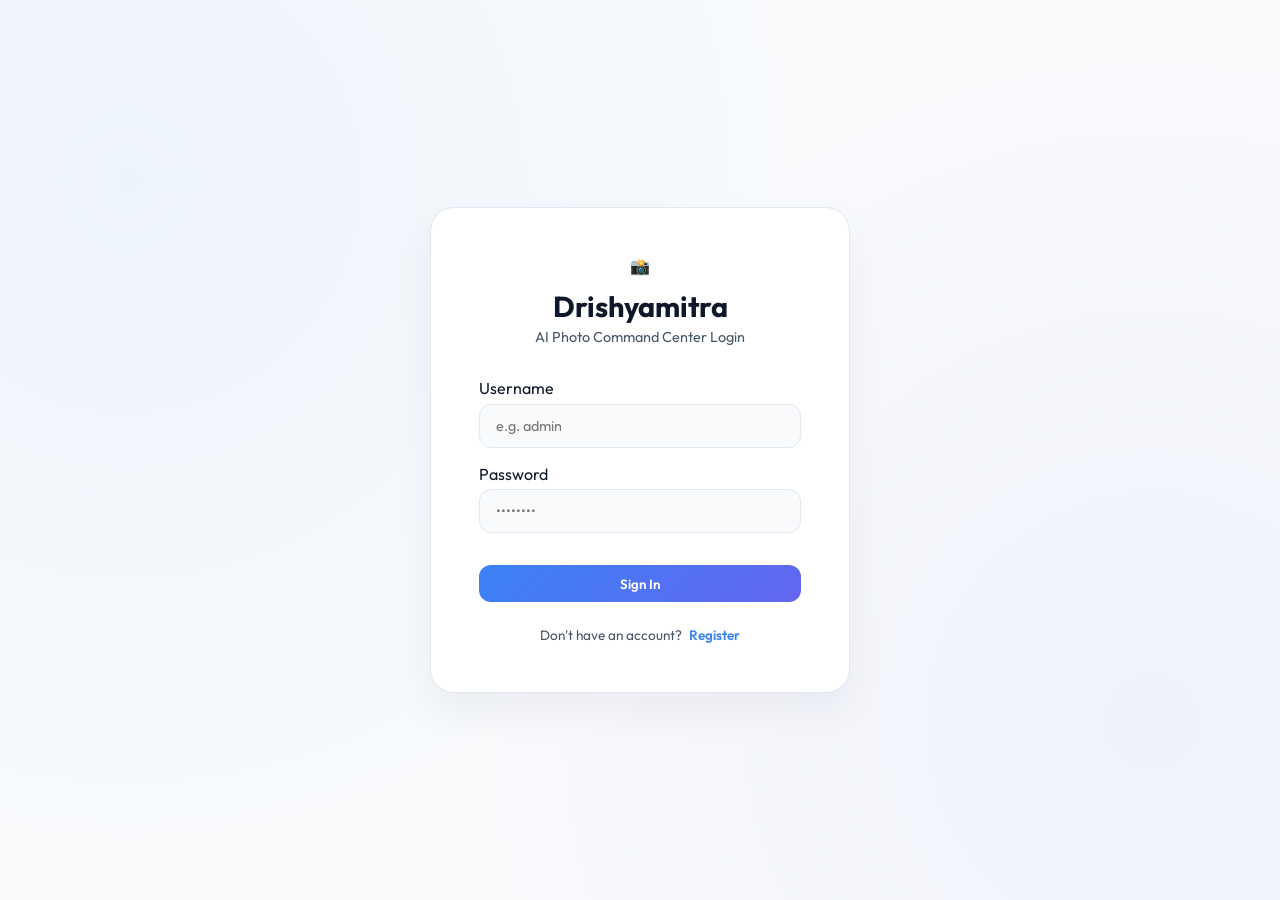
==== static/index.html @ 41330df1 "Initial commit" ====
<!DOCTYPE html>
<html lang="en">
<head>
  <meta charset="UTF-8">
  <meta name="viewport" content="width=device-width, initial-scale=1.0">
  <title>Drishyamitra - AI Photos Command Center</title>
  <link rel="stylesheet" href="styles.css">
</head>
<body>

  <!-- Auth Screen (Visible by default if not logged in) -->
  <div id="auth-screen" class="auth-wrapper">
    <div class="auth-card">
      <div class="auth-header">
        <div class="logo-icon">📸</div>
        <h2>Drishyamitra</h2>
        <p id="auth-title">AI Photo Command Center Login</p>
      </div>
      <form id="login-form">
        <div class="input-group">
          <label class="input-label" for="username">Username</label>
          <input type="text" id="username" class="form-input" placeholder="e.g. admin" required autocomplete="username">
        </div>
        <div class="input-group">
          <label class="input-label" for="password">Password</label>
          <input type="password" id="password" class="form-input" placeholder="••••••••" required autocomplete="current-password">
        </div>
        <button type="submit" id="auth-submit-btn" class="btn btn-primary" style="width: 100%; margin-top: 1rem;">Sign In</button>
        <div id="login-error" class="error-msg" style="display: none; margin-top: 1rem; text-align: center;"></div>
        <div id="login-success" style="display: none; margin-top: 1rem; text-align: center; color: #10b981; font-size: 0.85rem; font-weight: 500;"></div>
        
        <div style="margin-top: 1.5rem; text-align: center; font-size: 0.85rem; color: var(--text-secondary);">
          <span id="auth-toggle-msg">Don't have an account?</span>
          <a href="#" id="auth-toggle-link" style="color: var(--accent-blue, #3b82f6); font-weight: 600; text-decoration: none; margin-left: 0.25rem;">Register</a>
        </div>
      </form>
    </div>
  </div>

  <!-- Main Dashboard Wrapper -->
  <div id="app-dashboard" class="dashboard-wrapper" style="display: none;">
    
    <!-- Sidebar -->
    <aside class="sidebar">
      <div class="sidebar-header">
        <div class="logo-container">
          <div class="logo-icon-rounded">📸</div>
          <h3>Drishyamitra</h3>
        </div>
      </div>

      <!-- Navigation Menu -->
      <nav class="nav-menu">
        <div class="nav-item active" data-view="home">
          <span class="nav-icon">🏠</span> Home
        </div>
        <div class="nav-item" data-view="photos">
          <span class="nav-icon">🖼️</span> Photos
        </div>
        <div class="nav-item" data-view="people">
          <span class="nav-icon">👥</span> People
        </div>
        <div class="nav-item" data-view="chat">
          <span class="nav-icon">🤖</span> AI Chat
        </div>
        <div class="nav-item" data-view="share">
          <span class="nav-icon">↗️</span> Share
        </div>
      </nav>

      <!-- Storage Widget -->
      <div class="storage-widget">
        <div class="storage-title">STORAGE & ANALYTICS</div>
        <div class="storage-bar">
          <div class="storage-bar-fill" style="width: 42%;"></div>
        </div>
        <div class="storage-text">4.2 GB used / 10 GB</div>
        <div class="storage-subtext" id="storage-details-btn">5.8 GB free - Click for insights</div>
      </div>

      <button id="logout-btn" class="btn btn-secondary logout-btn">Sign Out</button>
    </aside>

    <!-- Main Content Area -->
    <div class="main-container">
      
      <!-- Top Header Bar -->
      <header class="top-bar">
        <div class="search-wrapper">
          <span class="search-icon-glass">🔍</span>
          <input type="text" id="top-search" placeholder="Search your photos with AI... 'Priya at wedding, 2024'">
          <span class="search-mic-icon">🎙️</span>
        </div>
        <div class="profile-container">
          <div class="profile-avatar">A</div>
        </div>
      </header>

      <!-- View Sections -->
      <main class="main-content">
        
        <!-- View 1: Home Dashboard -->
        <section id="view-home" class="view-section">
          


          <!-- Metrics Panel -->
          <div class="metrics-grid">
            <div class="metric-card">
              <div class="metric-icon-box blue-glow">🖼️</div>
              <div class="metric-info">
                <h4 id="metric-total-photos">7</h4>
                <p>Total Photos</p>
              </div>
            </div>
            <div class="metric-card">
              <div class="metric-icon-box green-glow">👤</div>
              <div class="metric-info">
                <h4 id="metric-total-people">7</h4>
                <p>People Tagged</p>
              </div>
            </div>
            <div class="metric-card">
              <div class="metric-icon-box yellow-glow">↗️</div>
              <div class="metric-info">
                <h4 id="metric-shared-deliveries">0</h4>
                <p>Shared Deliveries</p>
              </div>
            </div>
            <div class="metric-card">
              <div class="metric-icon-box red-glow">❓</div>
              <div class="metric-info">
                <h4 id="metric-untagged-faces">0</h4>
                <p>Untagged Faces</p>
              </div>
            </div>
            <!-- Keep hidden fields for existing JS metrics bindings to prevent crashes -->
            <span id="metric-emails" style="display: none;">0</span>
            <span id="metric-whatsapp" style="display: none;">0</span>
          </div>

          <!-- Smart Albums -->
          <div class="section-header-row">
            <h3 class="section-title">📂 Smart Albums</h3>
          </div>
          <div class="albums-grid">
            <div class="album-tag" data-search="birthday">🎂 Birthdays <span class="tag-count">0</span></div>
            <div class="album-tag" data-search="event">🎟️ Events <span class="tag-count">0</span></div>
            <div class="album-tag" data-search="trip">✈️ Family Trips <span class="tag-count">0</span></div>
            <div class="album-tag" data-search="diwali">💥 Festivals <span class="tag-count">0</span></div>
            <div class="album-tag" data-search="wedding">💍 Weddings <span class="tag-count">0</span></div>
          </div>

          <!-- Quick Actions -->
          <div class="section-header-row">
            <h3 class="section-title">⚡ Quick Actions</h3>
          </div>
          <div class="quick-actions-grid">
            <div class="action-card action-upload" id="qa-upload">
              <div class="action-icon">📤</div>
              <div class="action-label">Upload Photos</div>
            </div>
            <div class="action-card action-search" id="qa-search">
              <div class="action-icon">🔍</div>
              <div class="action-label">Search by Face</div>
            </div>
            <div class="action-card action-ask" id="qa-ask">
              <div class="action-icon">💬</div>
              <div class="action-label">Ask AI</div>
            </div>
            <div class="action-card action-analytics" id="qa-analytics">
              <div class="action-icon">📊</div>
              <div class="action-label">Analytics</div>
            </div>
          </div>

        </section>

        <!-- View 2: Photos Gallery -->
        <section id="view-photos" class="view-section" style="display: none;">
          
          <!-- Uploader Panel -->
          <div class="panel">
            <div class="panel-title">📤 Upload Photos to Cloudinary</div>
            <div class="upload-zone" id="upload-zone">
              <svg class="upload-icon" viewBox="0 0 24 24" fill="none" stroke="currentColor" stroke-width="1.5">
                <path d="M21 15v4a2 2 0 0 1-2 2H5a2 2 0 0 1-2-2v-4M17 8l-5-5-5 5M12 3v12"/>
              </svg>
              <p>Drag and drop multiple photos here, or click to browse</p>
              <span style="font-size: 0.75rem; color: var(--text-muted);">Supports JPG, PNG</span>
              <input type="file" id="file-input" multiple style="display: none;" accept="image/*">
            </div>
            <div id="upload-progress-container" class="upload-progress-container" style="display: none;">
              <div class="progress-bar">
                <div id="upload-progress-fill" class="progress-fill" style="width: 0%;"></div>
              </div>
              <div id="upload-status-text" style="font-size: 0.8rem; margin-top: 0.25rem; text-align: center;">Uploading...</div>
            </div>
          </div>

          <!-- Gallery Panel -->
          <div class="panel" style="flex: 1; display: flex; flex-direction: column;">
            <div class="gallery-header">
              <div class="panel-title" style="border: none; padding: 0;">🖼️ Photos Gallery</div>
              
              <!-- Filter bar -->
              <div class="filter-bar" style="display: flex; align-items: center; gap: 0.5rem;">
                <input type="text" id="filter-person" placeholder="Filter by Name (e.g. Priya)" class="filter-input">
                <input type="date" id="filter-date" class="filter-input">
                <button type="button" id="face-search-btn" class="btn btn-secondary btn-small">🔍 Search by Face</button>
                <input type="file" id="face-search-file" style="display: none;" accept="image/*">
                <button id="clear-filters-btn" class="btn btn-secondary btn-small">Clear</button>
              </div>
            </div>
            
            <div class="gallery-wrapper">
              <div id="face-match-status" class="face-match-status-bar" style="display: none;">
                <span class="status-icon">👤</span>
                <span class="status-text">Face Search Active: Showing matching photos</span>
                <button id="clear-face-search-btn" class="btn btn-secondary btn-small" style="margin-left: auto; padding: 0.2rem 0.5rem; font-size: 0.75rem;">Reset Search</button>
              </div>
              <div class="gallery-grid" id="gallery-grid"></div>
            </div>
          </div>

        </section>

        <!-- View 3: Contacts & Clusters -->
        <section id="view-people" class="view-section" style="display: none;">
          <div class="panel">
            <div class="panel-title">👥 Contact Directory</div>
            <form id="contact-form" class="sidebar-form">
              <div style="display: grid; grid-template-columns: repeat(auto-fit, minmax(180px, 1fr)); gap: 0.75rem;">
                <input type="text" id="contact-name" class="form-input" placeholder="Name (e.g. Rahul)" required>
                <input type="email" id="contact-email" class="form-input" placeholder="Email Address" required>
                <input type="text" id="contact-whatsapp" class="form-input" placeholder="WhatsApp Number" required>
              </div>
              <button type="submit" class="btn btn-primary" style="margin-top: 0.75rem; align-self: flex-start;">Add/Update Contact</button>
            </form>
          </div>

          <div class="panel" style="flex: 1;">
            <div class="panel-title" style="display: flex; justify-content: space-between; align-items: center; flex-wrap: wrap; gap: 0.5rem;">
              <span>👥 Recognized Face Groups</span>
              <div style="display: flex; gap: 0.35rem; flex-wrap: wrap;">
                <button id="btn-run-clustering" class="btn btn-secondary btn-small">Run Clustering</button>
                <button id="btn-show-evaluation" class="btn btn-secondary btn-small">Accuracy Metrics</button>
                <button id="btn-manage-clusters" class="btn btn-secondary btn-small">Merge/Split</button>
                <button id="btn-organize-photos" class="btn btn-primary btn-small">Organize Folders</button>
              </div>
            </div>
            <div class="clusters-grid" id="clusters-list"></div>
          </div>

          <div class="panel" style="flex: 1;">
            <div class="panel-title">📇 Saved Contacts</div>
            <div class="contacts-grid" id="contacts-list"></div>
          </div>
        </section>


        <!-- View 4: Chatbot -->
        <section id="view-chat" class="view-section" style="display: none; height: 100%; min-height: 480px;">
          <div class="panel chat-panel" style="flex: 1; display: flex; flex-direction: column;">
            <div class="panel-title">🤖 AI Assistant Terminal</div>
            <div class="chat-thread" id="chat-thread" style="flex: 1; max-height: none;">
              <div class="chat-msg agent">
                Hello! I am your photo assistant. Tell me what to retrieve or send (e.g., "Show Rahul's photos" or "Send Priya's photos").
              </div>
            </div>
            
            <!-- System Logs -->
            <div class="agent-logs-container" id="agent-logs-container" style="display: none;">
              <div class="logs-title">System Execution Logs</div>
              <div class="logs-terminal" id="logs-terminal"></div>
            </div>

            <div class="chat-input-wrapper">
              <input type="text" id="chat-input" placeholder="Type a command..." autocomplete="off">
              <button id="chat-send-btn" class="chat-send-btn">
                <svg viewBox="0 0 24 24" fill="none" stroke="currentColor" stroke-width="2.5"><polyline points="9 18 15 12 9 6"></polyline></svg>
              </button>
            </div>
          </div>
        </section>

        <!-- View 5: History -->
        <section id="view-share" class="view-section" style="display: none;">
          <div class="panel">
            <div class="panel-title">📜 Dispatch Delivery Logs</div>
            <div class="table-container">
              <table class="history-table">
                <thead>
                  <tr>
                    <th>Timestamp</th>
                    <th>Method</th>
                    <th>Recipient</th>
                    <th>Photos Sent</th>
                    <th>Status</th>
                    <th>Delivery Details</th>
                  </tr>
                </thead>
                <tbody id="delivery-history-rows"></tbody>
              </table>
            </div>
          </div>
        </section>

      </main>
    </div>
  </div>

  <!-- Face Label Modal -->
  <div id="label-modal" class="modal-wrapper" style="display: none;">
    <div class="modal-card">
      <h3>Label Face</h3>
      <p style="font-size: 0.85rem; color: var(--text-muted); margin-bottom: 1rem;">Map this face to a recognized person cluster.</p>
      <input type="hidden" id="modal-face-id">
      <input type="text" id="modal-label-input" class="form-input" placeholder="Enter name (e.g. Rahul)" required>
      <div style="display: flex; gap: 0.75rem; justify-content: flex-end; margin-top: 1.5rem;">
        <button id="close-modal-btn" class="btn btn-secondary btn-small">Cancel</button>
        <button id="submit-label-btn" class="btn btn-primary btn-small">Save & Propagate</button>
      </div>
    </div>
  </div>

  <!-- Analytics Insights Modal -->
  <div id="analytics-modal" class="modal-wrapper" style="display: none;">
    <div class="modal-card" style="max-width: 480px;">
      <h3>📊 Storage & Analytics Insights</h3>
      <div style="margin-top: 1rem; font-size: 0.9rem; line-height: 1.5; color: var(--text-secondary);">
        <p><strong>Cloud Storage Plan:</strong> Free Tier (10 GB limits)</p>
        <p><strong>Storage Space Used:</strong> 4.2 GB (42%)</p>
        <p><strong>Available Free Space:</strong> 5.8 GB</p>
        <hr style="border: 0; border-top: 1px solid var(--border-color); margin: 0.75rem 0;">
        <p>💡 <strong>Optimization Tip:</strong> Cloudinary hosts all media files securely in the cloud. Bounding box facial coordinates are indexed as SQLite metadata, utilizing less than 1% of database capacity.</p>
      </div>
      <div style="display: flex; justify-content: flex-end; margin-top: 1.5rem;">
        <button id="close-analytics-btn" class="btn btn-primary btn-small">Got it</button>
      </div>
    </div>
  </div>

  <!-- Merge/Split Modal -->
  <div id="merge-split-modal" class="modal-wrapper" style="display: none;">
    <div class="modal-card">
      <h3>👥 Manage Face Clusters</h3>
      <p style="font-size: 0.85rem; color: var(--text-muted); margin-bottom: 1rem;">Manually merge clusters together, or split faces out.</p>
      
      <!-- Tab selectors -->
      <div style="display: flex; gap: 0.5rem; border-bottom: 1px solid var(--border-color); padding-bottom: 0.5rem; margin-bottom: 1rem;">
        <button id="tab-merge-btn" class="btn btn-secondary btn-small active" style="flex: 1;">Merge Clusters</button>
        <button id="tab-split-btn" class="btn btn-secondary btn-small" style="flex: 1;">Split Faces</button>
      </div>
      
      <!-- Merge Section -->
      <div id="section-merge-cluster">
        <div class="input-group">
          <label class="input-label" for="merge-src">Source Cluster (to merge from)</label>
          <select id="merge-src" class="form-input"></select>
        </div>
        <div class="input-group" style="margin-top: 0.75rem;">
          <label class="input-label" for="merge-dest">Destination Cluster (to merge into)</label>
          <select id="merge-dest" class="form-input"></select>
        </div>
        <button id="submit-merge-btn" class="btn btn-primary btn-small" style="width: 100%; margin-top: 1rem;">Merge Clusters</button>
      </div>
      
      <!-- Split Section -->
      <div id="section-split-cluster" style="display: none;">
        <p style="font-size: 0.8rem; color: var(--text-secondary); margin-bottom: 0.75rem;">Select faces from the database to split into a new cluster name.</p>
        <div class="input-group">
          <label class="input-label" for="split-faces-checkboxes">Faces to split</label>
          <div id="split-faces-checkboxes" style="max-height: 120px; overflow-y: auto; border: 1px solid var(--border-color); border-radius: 6px; padding: 0.5rem; background: var(--bg-card); display: flex; flex-direction: column; gap: 0.35rem;"></div>
        </div>
        <div class="input-group" style="margin-top: 0.75rem;">
          <label class="input-label" for="split-new-name">New Cluster Name</label>
          <input type="text" id="split-new-name" class="form-input" placeholder="e.g. Person_5">
        </div>
        <button id="submit-split-btn" class="btn btn-primary btn-small" style="width: 100%; margin-top: 1rem;">Split Faces</button>
      </div>
      
      <div style="display: flex; justify-content: flex-end; margin-top: 1.5rem; border-top: 1px solid var(--border-color); padding-top: 1rem;">
        <button id="close-merge-split-btn" class="btn btn-secondary btn-small">Cancel</button>
      </div>
    </div>
  </div>

  <!-- Evaluation Modal -->
  <div id="evaluation-modal" class="modal-wrapper" style="display: none;">
    <div class="modal-card" style="max-width: 480px;">
      <h3>📊 Clustering Accuracy & Evaluation</h3>
      <div id="evaluation-content" style="margin-top: 1rem; font-size: 0.9rem; line-height: 1.5; color: var(--text-secondary);">
        <p>Loading clustering accuracy metrics...</p>
      </div>
      <div style="display: flex; justify-content: flex-end; margin-top: 1.5rem; border-top: 1px solid var(--border-color); padding-top: 1rem;">
        <button id="close-evaluation-btn" class="btn btn-primary btn-small">Close</button>
      </div>
    </div>
  </div>

  <script src="app.js"></script>
</body>
</html>
---- static/styles.css ----
@import url('https://fonts.googleapis.com/css2?family=Outfit:wght@300;400;500;600;700&display=swap');

:root {
  --bg-primary: #f8fafc;
  --bg-secondary: #ffffff;
  --bg-card: #ffffff;
  --border-color: #e2e8f0;
  --text-primary: #0f172a;
  --text-secondary: #475569;
  --text-muted: #94a3b8;
  
  --accent-blue: #3b82f6;
  --accent-purple: #6366f1;
  --accent-light: #eff6ff;
  --accent-text: #1e3a8a;
  
  --color-success: #10b981;
  --color-error: #ef4444;
  --color-warning: #f59e0b;
  
  --font-sans: 'Outfit', -apple-system, sans-serif;
  --transition-fast: 0.15s ease;
  --transition-normal: 0.25s ease;
}

* {
  box-sizing: border-box;
  margin: 0;
  padding: 0;
}

body {
  background-color: var(--bg-primary);
  color: var(--text-primary);
  font-family: var(--font-sans);
  min-height: 100vh;
  display: flex;
  overflow: hidden;
}

/* Auth Login Screen */
.auth-wrapper {
  display: flex;
  align-items: center;
  justify-content: center;
  width: 100%;
  padding: 2rem;
  background: radial-gradient(circle at 10% 20%, rgba(59, 130, 246, 0.05) 0%, transparent 50%),
              radial-gradient(circle at 90% 80%, rgba(99, 102, 241, 0.05) 0%, transparent 50%);
}

.auth-card {
  background: var(--bg-secondary);
  border: 1px solid var(--border-color);
  border-radius: 24px;
  width: 100%;
  max-width: 420px;
  padding: 3rem;
  box-shadow: 0 20px 40px rgba(15, 23, 42, 0.05);
}

.auth-header {
  text-align: center;
  margin-bottom: 2rem;
}

.auth-header h2 {
  font-size: 1.8rem;
  font-weight: 700;
  margin-top: 0.75rem;
  color: var(--text-primary);
}

.auth-header p {
  color: var(--text-secondary);
  font-size: 0.9rem;
  margin-top: 0.25rem;
}

/* Dashboard Wrapper Layout */
.dashboard-wrapper {
  display: grid;
  grid-template-columns: 260px 1fr;
  width: 100%;
  height: 100vh;
}

@media (max-width: 1024px) {
  .dashboard-wrapper {
    grid-template-columns: 1fr;
  }
  .sidebar {
    display: none; /* Can add toggling later if needed */
  }
}

/* Sidebar Styling */
.sidebar {
  background: var(--bg-secondary);
  border-right: 1px solid var(--border-color);
  padding: 1.5rem;
  display: flex;
  flex-direction: column;
  gap: 1.5rem;
}

.sidebar-header {
  padding-bottom: 0.75rem;
}

.logo-container {
  display: flex;
  align-items: center;
  gap: 0.75rem;
}

.logo-icon-rounded {
  width: 2.2rem;
  height: 2.2rem;
  border-radius: 10px;
  background: var(--accent-light);
  display: flex;
  align-items: center;
  justify-content: center;
  font-size: 1.1rem;
}

.logo-container h3 {
  font-size: 1.15rem;
  font-weight: 700;
  color: var(--text-primary);
  letter-spacing: -0.02em;
}

/* Nav Menu */
.nav-menu {
  display: flex;
  flex-direction: column;
  gap: 0.35rem;
}

.nav-item {
  display: flex;
  align-items: center;
  gap: 0.75rem;
  padding: 0.75rem 1rem;
  border-radius: 12px;
  font-size: 0.95rem;
  font-weight: 500;
  color: var(--text-secondary);
  cursor: pointer;
  transition: all var(--transition-fast);
}

.nav-item:hover {
  background: #f1f5f9;
  color: var(--text-primary);
}

.nav-item.active {
  background: var(--accent-light);
  color: var(--accent-text);
  font-weight: 600;
}

.nav-icon {
  font-size: 1.1rem;
}

/* Storage Widget */
.storage-widget {
  margin-top: auto;
  background: #f8fafc;
  border: 1px solid var(--border-color);
  border-radius: 16px;
  padding: 1rem;
  display: flex;
  flex-direction: column;
  gap: 0.5rem;
}

.storage-title {
  font-size: 0.72rem;
  font-weight: 700;
  letter-spacing: 0.05em;
  color: var(--text-muted);
}

.storage-bar {
  background: #e2e8f0;
  height: 6px;
  border-radius: 3px;
  width: 100%;
  overflow: hidden;
}

.storage-bar-fill {
  background: var(--accent-blue);
  height: 100%;
}

.storage-text {
  font-size: 0.8rem;
  font-weight: 500;
  color: var(--text-secondary);
}

.storage-subtext {
  font-size: 0.75rem;
  color: var(--accent-blue);
  cursor: pointer;
}

.storage-subtext:hover {
  text-decoration: underline;
}

/* Logout */
.logout-btn {
  width: 100%;
  padding: 0.6rem;
  font-size: 0.85rem;
}

/* Main Container */
.main-container {
  display: flex;
  flex-direction: column;
  height: 100vh;
  overflow: hidden;
}

/* Top Header Bar */
.top-bar {
  background: var(--bg-secondary);
  border-bottom: 1px solid var(--border-color);
  height: 60px;
  padding: 0 2rem;
  display: flex;
  align-items: center;
  justify-content: space-between;
}

.search-wrapper {
  position: relative;
  width: 100%;
  max-width: 480px;
  display: flex;
  align-items: center;
}

.search-icon-glass {
  position: absolute;
  left: 1rem;
  color: var(--text-muted);
  font-size: 0.95rem;
  pointer-events: none;
}

.search-mic-icon {
  position: absolute;
  right: 1rem;
  color: var(--text-muted);
  font-size: 0.95rem;
  cursor: pointer;
}

#top-search {
  width: 100%;
  background: #f1f5f9;
  border: 1px solid transparent;
  border-radius: 20px;
  padding: 0.55rem 2.5rem;
  font-family: var(--font-sans);
  font-size: 0.88rem;
  outline: none;
  transition: all var(--transition-fast);
}

#top-search:focus {
  background: var(--bg-secondary);
  border-color: var(--border-color);
  box-shadow: 0 4px 12px rgba(15, 23, 42, 0.03);
}

.profile-container {
  display: flex;
  align-items: center;
}

.profile-avatar {
  width: 2rem;
  height: 2rem;
  border-radius: 50%;
  background: var(--accent-purple);
  color: white;
  display: flex;
  align-items: center;
  justify-content: center;
  font-weight: 600;
  font-size: 0.9rem;
}

/* Main Scrollable Views */
.main-content {
  flex: 1;
  padding: 2rem;
  overflow-y: auto;
  display: flex;
  flex-direction: column;
  gap: 1.5rem;
  background: var(--bg-primary);
}

.view-section {
  display: flex;
  flex-direction: column;
  gap: 1.5rem;
  width: 100%;
}

.section-header-row {
  display: flex;
  justify-content: space-between;
  align-items: center;
}

.section-title {
  font-size: 1.1rem;
  font-weight: 700;
  color: var(--text-primary);
  letter-spacing: -0.01em;
}

.see-all-link {
  font-size: 0.85rem;
  color: var(--accent-blue);
  cursor: pointer;
  font-weight: 600;
}

.see-all-link:hover {
  text-decoration: underline;
}

/* Memories Cards Grid */
.memories-grid {
  display: grid;
  grid-template-columns: repeat(4, 1fr);
  gap: 1.25rem;
}

@media (max-width: 768px) {
  .memories-grid {
    grid-template-columns: 1fr 1fr;
  }
}

.memory-card {
  border-radius: 20px;
  padding: 1.5rem;
  display: flex;
  flex-direction: column;
  gap: 0.5rem;
  transition: transform var(--transition-fast), box-shadow var(--transition-fast);
  cursor: pointer;
  position: relative;
  box-shadow: 0 4px 15px rgba(15, 23, 42, 0.02);
}

.memory-card:hover {
  transform: translateY(-3px);
  box-shadow: 0 8px 25px rgba(15, 23, 42, 0.05);
}

.memory-emoji {
  font-size: 1.8rem;
  margin-bottom: 0.5rem;
}

.memory-time {
  font-size: 0.72rem;
  font-weight: 700;
  letter-spacing: 0.05em;
  color: var(--text-secondary);
}

.memory-name {
  font-size: 1.1rem;
  font-weight: 700;
  color: var(--text-primary);
}

.memory-count {
  font-size: 0.85rem;
  color: var(--text-secondary);
  font-weight: 500;
}

/* Card custom colors based on photo */
.card-diwali {
  background: linear-gradient(135deg, #FDF0E6 0%, #EAD1C3 100%);
}
.card-manali {
  background: linear-gradient(135deg, #E6F4F8 0%, #BCE1EC 100%);
}
.card-birthday {
  background: linear-gradient(135deg, #EFF4E6 0%, #D8E2C3 100%);
}
.card-wedding {
  background: linear-gradient(135deg, #FCECEE 0%, #ECC8CE 100%);
}

/* Metrics panel */
.metrics-grid {
  display: grid;
  grid-template-columns: repeat(4, 1fr);
  gap: 1.25rem;
}

@media (max-width: 768px) {
  .metrics-grid {
    grid-template-columns: 1fr 1fr;
  }
}

.metric-card {
  background: var(--bg-card);
  border: 1px solid var(--border-color);
  border-radius: 16px;
  padding: 1.25rem;
  display: flex;
  align-items: center;
  gap: 1.25rem;
}

.metric-icon-box {
  width: 2.8rem;
  height: 2.8rem;
  border-radius: 12px;
  display: flex;
  align-items: center;
  justify-content: center;
  font-size: 1.3rem;
}

.blue-glow { background: #eff6ff; color: #3b82f6; }
.green-glow { background: #ecfdf5; color: #10b981; }
.yellow-glow { background: #fffbeb; color: #f59e0b; }
.red-glow { background: #fdf2f2; color: #ef4444; }

.metric-info h4 {
  font-size: 1.5rem;
  font-weight: 700;
  color: var(--text-primary);
  line-height: 1.2;
}

.metric-info p {
  font-size: 0.85rem;
  color: var(--text-secondary);
}

/* Smart Albums tags */
.albums-grid {
  display: flex;
  flex-wrap: wrap;
  gap: 0.75rem;
}

.album-tag {
  background: var(--bg-card);
  border: 1px solid var(--border-color);
  border-radius: 20px;
  padding: 0.5rem 1rem;
  font-size: 0.88rem;
  font-weight: 500;
  color: var(--text-secondary);
  cursor: pointer;
  display: flex;
  align-items: center;
  gap: 0.5rem;
  transition: all var(--transition-fast);
}

.album-tag:hover {
  background: #f1f5f9;
  border-color: #cbd5e1;
}

.tag-count {
  background: #e2e8f0;
  color: var(--text-primary);
  font-size: 0.75rem;
  font-weight: 600;
  padding: 2px 6px;
  border-radius: 10px;
}

/* Quick Actions buttons */
.quick-actions-grid {
  display: grid;
  grid-template-columns: repeat(4, 1fr);
  gap: 1.25rem;
}

@media (max-width: 768px) {
  .quick-actions-grid {
    grid-template-columns: 1fr 1fr;
  }
}

.action-card {
  background: var(--bg-card);
  border: 1px solid var(--border-color);
  border-radius: 16px;
  padding: 1.25rem;
  text-align: center;
  cursor: pointer;
  transition: all var(--transition-fast);
  display: flex;
  flex-direction: column;
  align-items: center;
  justify-content: center;
  gap: 0.5rem;
}

.action-card:hover {
  transform: translateY(-2px);
  box-shadow: 0 4px 12px rgba(15, 23, 42, 0.03);
}

.action-icon {
  font-size: 1.5rem;
}

.action-label {
  font-size: 0.9rem;
  font-weight: 600;
  color: var(--text-primary);
}

/* Panels */
.panel {
  background: var(--bg-card);
  border: 1px solid var(--border-color);
  border-radius: 20px;
  padding: 1.5rem;
  display: flex;
  flex-direction: column;
  gap: 1.25rem;
}

.panel-title {
  font-size: 1rem;
  font-weight: 700;
  color: var(--text-primary);
  border-bottom: 1px solid var(--border-color);
  padding-bottom: 0.5rem;
}

/* Contacts grid */
.contacts-grid {
  display: grid;
  grid-template-columns: repeat(auto-fill, minmax(220px, 1fr));
  gap: 1rem;
  max-height: 300px;
  overflow-y: auto;
}

.contact-item {
  background: #f8fafc;
  border: 1px solid var(--border-color);
  border-radius: 12px;
  padding: 0.8rem 1rem;
  font-size: 0.88rem;
  display: flex;
  flex-direction: column;
  gap: 0.25rem;
}

.contact-name {
  font-weight: 700;
  color: var(--text-primary);
}

.contact-details {
  color: var(--text-secondary);
  font-size: 0.8rem;
}

/* Drag Drop Uploader zone */
.upload-zone {
  border: 2px dashed var(--border-color);
  border-radius: 16px;
  padding: 3rem 2rem;
  text-align: center;
  cursor: pointer;
  transition: all var(--transition-normal);
  display: flex;
  flex-direction: column;
  align-items: center;
  justify-content: center;
  gap: 0.75rem;
}

.upload-zone:hover, .upload-zone.dragover {
  border-color: var(--accent-blue);
  background: #f0f7ff;
}

.upload-icon {
  width: 3rem;
  height: 3rem;
  color: var(--text-muted);
}

.progress-bar {
  background: #f1f5f9;
  border-radius: 20px;
  height: 8px;
  width: 100%;
  overflow: hidden;
}

.progress-fill {
  background: linear-gradient(to right, var(--accent-blue), var(--accent-purple));
  height: 100%;
  transition: width 0.3s;
}

/* Filters & Header in Gallery */
.gallery-header {
  display: flex;
  justify-content: space-between;
  align-items: center;
  flex-wrap: wrap;
  gap: 1rem;
  border-bottom: 1px solid var(--border-color);
  padding-bottom: 0.75rem;
}

.filter-bar {
  display: flex;
  gap: 0.5rem;
}

.filter-input {
  background: #f1f5f9;
  border: 1px solid transparent;
  border-radius: 10px;
  padding: 0.5rem 0.75rem;
  color: var(--text-primary);
  font-family: var(--font-sans);
  font-size: 0.85rem;
  outline: none;
  transition: border-color var(--transition-fast);
}

.filter-input:focus {
  border-color: var(--border-color);
  background: var(--bg-secondary);
}

/* Cloudinary Gallery grid */
.gallery-wrapper {
  overflow-y: auto;
  max-height: 480px;
  padding-right: 0.25rem;
}

.gallery-grid {
  display: grid;
  grid-template-columns: repeat(auto-fill, minmax(210px, 1fr));
  gap: 1.25rem;
}

/* Gallery Photo Cards */
.photo-card {
  position: relative;
  background: var(--bg-card);
  border: 1px solid var(--border-color);
  border-radius: 16px;
  overflow: hidden;
  transition: all var(--transition-normal);
  box-shadow: 0 4px 6px -1px rgba(0, 0, 0, 0.02);
}

.photo-card:hover {
  transform: translateY(-2px);
  box-shadow: 0 8px 16px -2px rgba(0, 0, 0, 0.05);
}

.img-container {
  position: relative;
  width: 100%;
  aspect-ratio: 4/3;
  background: #f1f5f9;
  overflow: hidden;
}

.img-container img {
  width: 100%;
  height: 100%;
  object-fit: cover;
}

/* Bounding box overlays for detected faces */
.face-box {
  position: absolute;
  border: 2px solid var(--color-warning);
  border-radius: 4px;
  cursor: pointer;
  box-shadow: 0 0 5px rgba(245, 158, 11, 0.3);
  transition: all var(--transition-fast);
}

.face-box:hover {
  border-color: var(--color-success);
  box-shadow: 0 0 10px var(--color-success);
}

.face-box::after {
  content: attr(data-label);
  position: absolute;
  bottom: 100%;
  left: 50%;
  transform: translateX(-50%);
  background: #0f172a;
  color: white;
  font-size: 0.6rem;
  font-weight: 600;
  padding: 1px 6px;
  border-radius: 4px;
  white-space: nowrap;
  pointer-events: none;
  margin-bottom: 2px;
}

.delete-photo-btn {
  position: absolute;
  top: 8px;
  right: 8px;
  background: rgba(239, 68, 68, 0.9);
  color: white;
  border: none;
  width: 1.8rem;
  height: 1.8rem;
  border-radius: 50%;
  display: flex;
  align-items: center;
  justify-content: center;
  cursor: pointer;
  font-size: 0.95rem;
  z-index: 10;
  opacity: 0;
  transition: opacity var(--transition-fast);
}

.photo-card:hover .delete-photo-btn {
  opacity: 1;
}

.photo-meta {
  padding: 0.85rem;
}

.photo-meta-title {
  font-size: 0.82rem;
  color: var(--text-primary);
  font-weight: 600;
  text-overflow: ellipsis;
  white-space: nowrap;
  overflow: hidden;
}

.photo-labels-container {
  display: flex;
  flex-wrap: wrap;
  gap: 0.25rem;
  margin-top: 0.4rem;
}

.face-tag {
  font-size: 0.68rem;
  background: var(--accent-light);
  color: var(--accent-text);
  border: 1px solid var(--border-color);
  padding: 0.15rem 0.45rem;
  border-radius: 6px;
  font-weight: 600;
}

/* Chatbot Console widget */
.chat-panel {
  flex: 1;
  display: flex;
  flex-direction: column;
  height: 100%;
}

.chat-thread {
  flex: 1;
  overflow-y: auto;
  display: flex;
  flex-direction: column;
  gap: 1rem;
  padding: 0.5rem;
}

.chat-msg {
  max-width: 75%;
  padding: 0.75rem 1rem;
  border-radius: 16px;
  font-size: 0.9rem;
  line-height: 1.4;
  word-break: break-word;
}

.chat-msg.agent {
  background: #f1f5f9;
  color: var(--text-primary);
  align-self: flex-start;
  border-bottom-left-radius: 2px;
}

.chat-msg.user {
  background: linear-gradient(135deg, var(--accent-blue), var(--accent-purple));
  color: white;
  align-self: flex-end;
  border-bottom-right-radius: 2px;
  box-shadow: 0 4px 15px rgba(99, 102, 241, 0.15);
}

.chat-input-wrapper {
  display: flex;
  background: #f1f5f9;
  border: 1px solid var(--border-color);
  border-radius: 16px;
  overflow: hidden;
  padding: 4px;
}

.chat-input-wrapper input {
  flex: 1;
  background: none;
  border: none;
  outline: none;
  color: var(--text-primary);
  font-family: var(--font-sans);
  font-size: 0.9rem;
  padding: 0.6rem 1rem;
}

.chat-send-btn {
  background: linear-gradient(135deg, var(--accent-blue), var(--accent-purple));
  border: none;
  border-radius: 12px;
  color: white;
  width: 2.4rem;
  height: 2.4rem;
  display: flex;
  align-items: center;
  justify-content: center;
  cursor: pointer;
  transition: transform var(--transition-fast);
}

.chat-send-btn:hover {
  transform: scale(1.05);
}

.chat-send-btn svg {
  width: 1rem;
  height: 1rem;
}

/* Agent Logs terminal */
.agent-logs-container {
  border: 1px solid var(--border-color);
  border-radius: 10px;
  background: #0f172a;
  padding: 0.75rem;
  margin-bottom: 0.75rem;
}

.logs-title {
  font-size: 0.72rem;
  color: #c084fc;
  font-weight: 700;
  text-transform: uppercase;
  letter-spacing: 0.05em;
  margin-bottom: 0.4rem;
}

.logs-terminal {
  font-family: monospace;
  font-size: 0.75rem;
  color: #34d399;
  max-height: 80px;
  overflow-y: auto;
  line-height: 1.4;
}

/* Delivery History table */
.table-container {
  overflow-x: auto;
}

.history-table {
  width: 100%;
  border-collapse: collapse;
  font-size: 0.85rem;
}

.history-table th, .history-table td {
  padding: 1rem 0.75rem;
  text-align: left;
  border-bottom: 1px solid var(--border-color);
}

.history-table th {
  color: var(--text-secondary);
  font-weight: 700;
}

/* Status Badges */
.status-badge {
  display: inline-block;
  padding: 0.15rem 0.5rem;
  border-radius: 12px;
  font-size: 0.75rem;
  font-weight: 600;
}

.status-badge.success {
  background: #ecfdf5;
  color: var(--color-success);
}

.status-badge.failed {
  background: #fdf2f2;
  color: var(--color-error);
}

/* Form controls */
.input-group {
  display: flex;
  flex-direction: column;
  gap: 0.35rem;
  margin-bottom: 1rem;
}

.form-input {
  background: #f8fafc;
  border: 1px solid var(--border-color);
  border-radius: 12px;
  padding: 0.75rem 1rem;
  color: var(--text-primary);
  font-family: var(--font-sans);
  font-size: 0.9rem;
  outline: none;
  width: 100%;
  transition: all var(--transition-fast);
}

.form-input:focus {
  border-color: var(--accent-purple);
  background: var(--bg-secondary);
  box-shadow: 0 4px 12px rgba(99, 102, 241, 0.05);
}

/* Buttons */
.btn {
  font-family: var(--font-sans);
  font-weight: 600;
  padding: 0.65rem 1.25rem;
  border-radius: 12px;
  border: none;
  cursor: pointer;
  transition: all var(--transition-fast);
}

.btn:hover {
  opacity: 0.92;
  transform: translateY(-1px);
}

.btn:active {
  transform: scale(0.98);
}

.btn-primary {
  background: linear-gradient(135deg, var(--accent-blue), var(--accent-purple));
  color: white;
}

.btn-secondary {
  background: #f1f5f9;
  border: 1px solid var(--border-color);
  color: var(--text-primary);
}

.btn-small {
  padding: 0.4rem 0.8rem;
  font-size: 0.78rem;
  border-radius: 8px;
}

/* Modals */
.modal-wrapper {
  position: fixed;
  top: 0;
  left: 0;
  right: 0;
  bottom: 0;
  background: rgba(15, 23, 42, 0.4);
  backdrop-filter: blur(8px);
  display: flex;
  align-items: center;
  justify-content: center;
  z-index: 200;
}

.modal-card {
  background: var(--bg-secondary);
  border: 1px solid var(--border-color);
  border-radius: 24px;
  padding: 2.5rem;
  width: 100%;
  max-width: 400px;
  box-shadow: 0 20px 40px rgba(15, 23, 42, 0.08);
}

/* Face Groups (Clusters) Layout */
.clusters-grid {
  display: grid;
  grid-template-columns: repeat(auto-fill, minmax(130px, 1fr));
  gap: 1.25rem;
  max-height: 320px;
  overflow-y: auto;
  padding: 0.25rem;
}

.cluster-card {
  background: #f8fafc;
  border: 1px solid var(--border-color);
  border-radius: 16px;
  padding: 1.25rem 0.75rem;
  display: flex;
  flex-direction: column;
  align-items: center;
  justify-content: center;
  gap: 0.65rem;
  cursor: pointer;
  transition: all var(--transition-normal);
  position: relative;
}

.cluster-card:hover {
  transform: translateY(-3px);
  border-color: var(--accent-purple);
  box-shadow: 0 8px 20px rgba(99, 102, 241, 0.1);
  background: var(--bg-secondary);
}

.cluster-avatar {
  width: 72px;
  height: 72px;
  border-radius: 50%;
  overflow: hidden;
  position: relative;
  background: #e2e8f0;
  border: 2px solid var(--border-color);
  transition: border-color var(--transition-fast);
  flex-shrink: 0;
}

.cluster-card:hover .cluster-avatar {
  border-color: var(--accent-purple);
}

.cluster-avatar img {
  position: absolute;
  height: auto;
  display: block;
}

.cluster-name {
  font-weight: 600;
  font-size: 0.88rem;
  color: var(--text-primary);
  text-align: center;
  max-width: 100%;
  overflow: hidden;
  text-overflow: ellipsis;
  white-space: nowrap;
}

.cluster-count {
  font-size: 0.75rem;
  color: var(--accent-text);
  background: var(--accent-light);
  padding: 2px 8px;
  border-radius: 10px;
  font-weight: 700;
}

/* Face Match Status Bar */
.face-match-status-bar {
  display: flex;
  align-items: center;
  gap: 0.75rem;
  background: rgba(59, 130, 246, 0.08);
  border: 1px solid rgba(59, 130, 246, 0.2);
  border-radius: 12px;
  padding: 0.75rem 1.25rem;
  margin-bottom: 1.25rem;
  font-size: 0.88rem;
  font-weight: 500;
  color: var(--accent-text);
  animation: fadeIn 0.3s ease;
}

.face-match-status-bar .status-icon {
  font-size: 1.1rem;
}

@keyframes fadeIn {
  from { opacity: 0; transform: translateY(-10px); }
  to { opacity: 1; transform: translateY(0); }
}
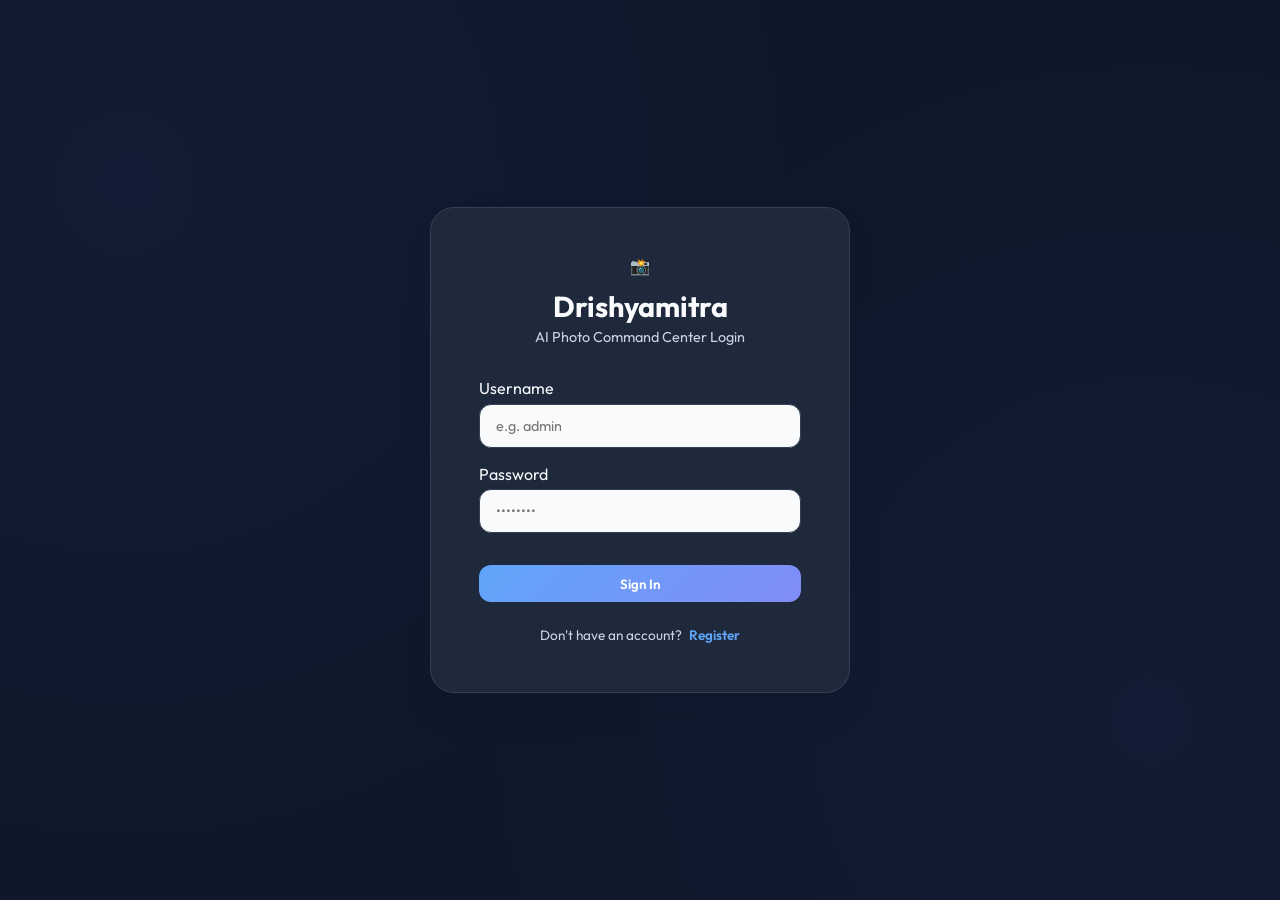
==== commit 57e2c6a2: "dark mode" ====
--- a/static/index.html
+++ b/static/index.html
@@ -1,404 +1,1103 @@
-<!DOCTYPE html>
-<html lang="en">
-<head>
-  <meta charset="UTF-8">
-  <meta name="viewport" content="width=device-width, initial-scale=1.0">
-  <title>Drishyamitra - AI Photos Command Center</title>
-  <link rel="stylesheet" href="styles.css">
-</head>
-<body>
-
-  <!-- Auth Screen (Visible by default if not logged in) -->
-  <div id="auth-screen" class="auth-wrapper">
-    <div class="auth-card">
-      <div class="auth-header">
-        <div class="logo-icon">📸</div>
-        <h2>Drishyamitra</h2>
-        <p id="auth-title">AI Photo Command Center Login</p>
+<!doctype html>
+<html lang="en" class="dark">
+  <head>
+    <meta charset="UTF-8" />
+    <meta name="viewport" content="width=device-width, initial-scale=1.0" />
+    <title>Drishyamitra - AI Photos Command Center</title>
+    <link rel="stylesheet" href="styles.css" />
+  </head>
+  <body>
+    <!-- Auth Screen (Visible by default if not logged in) -->
+    <div id="auth-screen" class="auth-wrapper">
+      <div class="auth-card">
+        <div class="auth-header">
+          <div class="logo-icon">📸</div>
+          <h2>Drishyamitra</h2>
+          <p id="auth-title">AI Photo Command Center Login</p>
+        </div>
+        <form id="login-form">
+          <div class="input-group">
+            <label class="input-label" for="username">Username</label>
+            <input
+              type="text"
+              id="username"
+              class="form-input"
+              placeholder="e.g. admin"
+              required
+              autocomplete="username"
+            />
+          </div>
+          <div class="input-group">
+            <label class="input-label" for="password">Password</label>
+            <input
+              type="password"
+              id="password"
+              class="form-input"
+              placeholder="••••••••"
+              required
+              autocomplete="current-password"
+            />
+          </div>
+          <button
+            type="submit"
+            id="auth-submit-btn"
+            class="btn btn-primary"
+            style="width: 100%; margin-top: 1rem"
+          >
+            Sign In
+          </button>
+          <div
+            id="login-error"
+            class="error-msg"
+            style="display: none; margin-top: 1rem; text-align: center"
+          ></div>
+          <div
+            id="login-success"
+            style="
+              display: none;
+              margin-top: 1rem;
+              text-align: center;
+              color: #10b981;
+              font-size: 0.85rem;
+              font-weight: 500;
+            "
+          ></div>
+
+          <div
+            style="
+              margin-top: 1.5rem;
+              text-align: center;
+              font-size: 0.85rem;
+              color: var(--text-secondary);
+            "
+          >
+            <span id="auth-toggle-msg">Don't have an account?</span>
+            <a
+              href="#"
+              id="auth-toggle-link"
+              style="
+                color: var(--accent-blue, #3b82f6);
+                font-weight: 600;
+                text-decoration: none;
+                margin-left: 0.25rem;
+              "
+              >Register</a
+            >
+          </div>
+        </form>
       </div>
-      <form id="login-form">
-        <div class="input-group">
-          <label class="input-label" for="username">Username</label>
-          <input type="text" id="username" class="form-input" placeholder="e.g. admin" required autocomplete="username">
+    </div>
+
+    <!-- Main Dashboard Wrapper -->
+    <div id="app-dashboard" class="dashboard-wrapper" style="display: none">
+      <!-- Sidebar -->
+      <aside class="sidebar">
+        <div class="sidebar-header">
+          <div class="logo-container">
+            <div class="logo-icon-rounded">📸</div>
+            <h3>Drishyamitra</h3>
+          </div>
         </div>
-        <div class="input-group">
-          <label class="input-label" for="password">Password</label>
-          <input type="password" id="password" class="form-input" placeholder="••••••••" required autocomplete="current-password">
-        </div>
-        <button type="submit" id="auth-submit-btn" class="btn btn-primary" style="width: 100%; margin-top: 1rem;">Sign In</button>
-        <div id="login-error" class="error-msg" style="display: none; margin-top: 1rem; text-align: center;"></div>
-        <div id="login-success" style="display: none; margin-top: 1rem; text-align: center; color: #10b981; font-size: 0.85rem; font-weight: 500;"></div>
-        
-        <div style="margin-top: 1.5rem; text-align: center; font-size: 0.85rem; color: var(--text-secondary);">
-          <span id="auth-toggle-msg">Don't have an account?</span>
-          <a href="#" id="auth-toggle-link" style="color: var(--accent-blue, #3b82f6); font-weight: 600; text-decoration: none; margin-left: 0.25rem;">Register</a>
-        </div>
-      </form>
+
+        <!-- Navigation Menu -->
+        <nav class="nav-menu">
+          <div class="nav-item active" data-view="home">
+            <span class="nav-icon">🏠</span> Home
+          </div>
+          <div class="nav-item" data-view="photos">
+            <span class="nav-icon">🖼️</span> Photos
+          </div>
+          <div class="nav-item" data-view="people">
+            <span class="nav-icon">👥</span> People
+          </div>
+          <div class="nav-item" data-view="organized">
+            <span class="nav-icon">↗️</span> Organized
+          </div>
+          <div class="nav-item" data-view="chat">
+            <span class="nav-icon">🤖</span> AI Chat
+          </div>
+          <div class="nav-item" data-view="share">
+            <span class="nav-icon">↗️</span> Share
+          </div>
+        </nav>
+
+        <button id="logout-btn" class="btn btn-secondary logout-btn">
+          Sign Out
+        </button>
+      </aside>
+
+      <!-- Main Content Area -->
+      <div class="main-container">
+        <!-- Top Header Bar -->
+        <header class="top-bar">
+          <div class="search-wrapper">
+            <span class="search-icon-glass">🔍</span>
+            <input
+              type="text"
+              id="top-search"
+              placeholder="Search your photos with AI... 'Priya at wedding, 2024'"
+            />
+            <span class="search-mic-icon">🎙️</span>
+          </div>
+          <div class="profile-container">
+            <button id="theme-toggle" class="theme-toggle">🌙</button>
+            <div class="profile-avatar">A</div>
+          </div>
+        </header>
+
+        <!-- View Sections -->
+        <main class="main-content">
+          <!-- View 1: Home Dashboard -->
+          <section id="view-home" class="view-section">
+            <!--//! Agent Network Graph -->
+            <div class="panel ai-network-panel">
+              <!-- <div class="panel-title">
+                <svg viewBox="0 0 24 24" fill="currentColor">
+                  <path
+                    d="M12 2C6.48 2 2 6.48 2 12s4.48 10 10 10
+           10-4.48 10-10S17.52 2 12 2zm0 18
+           c-4.41 0-8-3.59-8-8s3.59-8
+           8-8 8 3.59 8 8-3.59 8-8 8z"
+                  />
+                </svg>
+
+                AI Multi-Agent Command Center
+
+                <span class="network-status">
+                  <span class="status-dot"></span>
+                  All Systems Operational
+                </span>
+              </div> -->
+
+              <div class="graph-container">
+                <!-- Decorative Background -->
+                <div class="network-grid"></div>
+                <div class="network-orb orb-1"></div>
+                <div class="network-orb orb-2"></div>
+                <div class="network-orb orb-3"></div>
+
+                <!-- ===================== -->
+                <!-- CONNECTIONS -->
+                <!-- ===================== -->
+
+                <svg
+                  class="graph-svg"
+                  id="graph-svg"
+                  viewBox="0 0 1000 650"
+                  preserveAspectRatio="none"
+                >
+                  <!-- Intelligence -->
+                  <path
+                    id="line-intent"
+                    class="flow-line"
+                    d="M500 325 Q 380 210 250 130"
+                  />
+
+                  <path
+                    id="line-search"
+                    class="flow-line"
+                    d="M500 325 Q 470 180 500 110"
+                  />
+
+                  <path
+                    id="line-facerecog"
+                    class="flow-line"
+                    d="M500 325 Q 620 210 750 130"
+                  />
+
+                  <!-- Operations -->
+                  <path
+                    id="line-org"
+                    class="flow-line"
+                    d="M500 325 Q 650 350 780 440"
+                  />
+
+                  <path
+                    id="line-audit"
+                    class="flow-line"
+                    d="M500 325 Q 520 470 500 560"
+                  />
+
+                  <!-- Delivery -->
+                  <path
+                    id="line-gmail"
+                    class="flow-line"
+                    d="M500 325 Q 350 350 220 440"
+                  />
+
+                  <path
+                    id="line-whatsapp"
+                    class="flow-line"
+                    d="M500 325 Q 380 460 250 560"
+                  />
+                </svg>
+
+                <!-- ===================== -->
+                <!-- AGENT NODES -->
+                <!-- ===================== -->
+
+                <div class="graph-nodes">
+                  <!-- ===================== -->
+                  <!-- COORDINATOR -->
+                  <!-- ===================== -->
+
+                  <div
+                    id="node-coordinator"
+                    class="agent-node coordinator idle"
+                    style="left: 50%; top: 50%"
+                  >
+                    <div class="node-ring"></div>
+
+                    <div class="node-icon">
+                      <svg viewBox="0 0 24 24" fill="currentColor">
+                        <path
+                          d="M12 2a10 10 0 100 20
+                 10 10 0 000-20zm1 15h-2v-6h2v6zm0-8h-2V7h2v2z"
+                        />
+                      </svg>
+                    </div>
+
+                    <div class="node-content">
+                      <div class="node-name">Coordinator AI</div>
+
+                      <div class="node-role">LangGraph Orchestrator</div>
+                    </div>
+
+                    <div class="node-status">ACTIVE</div>
+                  </div>
+
+                  <!-- ===================== -->
+                  <!-- INTENT -->
+                  <!-- ===================== -->
+
+                  <div
+                    id="node-intent"
+                    class="agent-node intelligence idle"
+                    style="left: 25%; top: 20%"
+                  >
+                    <div class="node-icon">
+                      <svg viewBox="0 0 24 24" fill="currentColor">
+                        <path
+                          d="M12 2C6.48 2 2 6.48 2 12
+                 s4.48 10 10 10
+                 10-4.48 10-10S17.52 2 12 2zm1
+                 15h-2v-6h2v6zm0-8h-2V7h2v2z"
+                        />
+                      </svg>
+                    </div>
+
+                    <div class="node-content">
+                      <div class="node-name">Intent Agent</div>
+
+                      <div class="node-role">Query Planning</div>
+                    </div>
+
+                    <div class="node-status">IDLE</div>
+                  </div>
+
+                  <!-- ===================== -->
+                  <!-- SEARCH -->
+                  <!-- ===================== -->
+
+                  <div
+                    id="node-search"
+                    class="agent-node intelligence idle"
+                    style="left: 50%; top: 12%"
+                  >
+                    <div class="node-icon">
+                      <svg viewBox="0 0 24 24" fill="currentColor">
+                        <path
+                          d="M15.5 14h-.79l-.28-.27
+                 C15.41 12.59 16 11.11 16 9.5
+                 16 5.91 13.09 3 9.5 3S3 5.91
+                 3 9.5 5.91 16 9.5 16
+                 c1.61 0 3.09-.59 4.23-1.57
+                 l.27.28v.79l5 4.99L20.49
+                 19l-4.99-5z"
+                        />
+                      </svg>
+                    </div>
+
+                    <div class="node-content">
+                      <div class="node-name">Search Agent</div>
+
+                      <div class="node-role">CLIP + Semantic Retrieval</div>
+                    </div>
+
+                    <div class="node-status">READY</div>
+                  </div>
+
+                  <!-- ===================== -->
+                  <!-- FACE -->
+                  <!-- ===================== -->
+
+                  <div
+                    id="node-facerecog"
+                    class="agent-node intelligence idle"
+                    style="left: 75%; top: 20%"
+                  >
+                    <div class="node-icon">
+                      <svg viewBox="0 0 24 24" fill="currentColor">
+                        <path
+                          d="M9 11.75c-.69 0-1.25.56-1.25
+                 1.25s.56 1.25 1.25 1.25
+                 1.25-.56 1.25-1.25-.56-1.25-1.25-1.25zm6
+                 0c-.69 0-1.25.56-1.25
+                 1.25s.56 1.25 1.25
+                 1.25 1.25-.56
+                 1.25-1.25-.56-1.25-1.25-1.25z"
+                        />
+                      </svg>
+                    </div>
+
+                    <div class="node-content">
+                      <div class="node-name">Face AI Agent</div>
+
+                      <div class="node-role">SCRFD + DeepFace</div>
+                    </div>
+
+                    <div class="node-status">READY</div>
+                  </div>
+
+                  <!-- ===================== -->
+                  <!-- GMAIL -->
+                  <!-- ===================== -->
+
+                  <div
+                    id="node-gmail"
+                    class="agent-node delivery idle"
+                    style="left: 22%; top: 68%"
+                  >
+                    <div class="node-icon">
+                      <svg viewBox="0 0 24 24" fill="currentColor">
+                        <path
+                          d="M20 4H4c-1.1 0-2 .9-2 2v12
+                 c0 1.1.9 2 2 2h16
+                 c1.1 0 2-.9 2-2V6
+                 c0-1.1-.9-2-2-2z"
+                        />
+                      </svg>
+                    </div>
+
+                    <div class="node-content">
+                      <div class="node-name">Email Agent</div>
+
+                      <div class="node-role">Brevo Delivery</div>
+                    </div>
+
+                    <div class="node-status">READY</div>
+                  </div>
+
+                  <!-- ===================== -->
+                  <!-- ORGANIZATION -->
+                  <!-- ===================== -->
+
+                  <div
+                    id="node-org"
+                    class="agent-node operations idle"
+                    style="left: 78%; top: 68%"
+                  >
+                    <div class="node-icon">
+                      <svg viewBox="0 0 24 24" fill="currentColor">
+                        <path
+                          d="M10 4H4c-1.1 0-2 .9-2 2v12
+                 c0 1.1.9 2 2 2h16
+                 c1.1 0 2-.9 2-2V8
+                 c0-1.1-.9-2-2-2h-8l-2-2z"
+                        />
+                      </svg>
+                    </div>
+
+                    <div class="node-content">
+                      <div class="node-name">Organization</div>
+
+                      <div class="node-role">Albums & Events</div>
+                    </div>
+
+                    <div class="node-status">READY</div>
+                  </div>
+                  <!-- WHATSAPP -->
+                  <div
+                    id="node-whatsapp"
+                    class="agent-node delivery idle"
+                    style="left: 25%; top: 86%"
+                  >
+                    <div class="node-icon">💬</div>
+
+                    <div class="node-content">
+                      <div class="node-name">WhatsApp</div>
+
+                      <div class="node-role">Twilio Messaging</div>
+                    </div>
+
+                    <div class="node-status">READY</div>
+                  </div>
+                  <!-- AUDIT -->
+                  <div
+                    id="node-audit"
+                    class="agent-node operations idle"
+                    style="left: 50%; top: 92%"
+                  >
+                    <div class="node-icon">🕒</div>
+
+                    <div class="node-content">
+                      <div class="node-name">Audit Agent</div>
+
+                      <div class="node-role">Logs & Monitoring</div>
+                    </div>
+
+                    <div class="node-status">READY</div>
+                  </div>
+                </div>
+              </div>
+            </div>
+
+            <!-- Metrics Panel -->
+            <div class="metrics-grid">
+              <div class="metric-card">
+                <div class="metric-icon-box blue-glow">🖼️</div>
+                <div class="metric-info">
+                  <h4 id="metric-total-photos">7</h4>
+                  <p>Total Photos</p>
+                </div>
+              </div>
+              <div class="metric-card">
+                <div class="metric-icon-box green-glow">👤</div>
+                <div class="metric-info">
+                  <h4 id="metric-total-people">7</h4>
+                  <p>People Tagged</p>
+                </div>
+              </div>
+              <div class="metric-card">
+                <div class="metric-icon-box yellow-glow">↗️</div>
+                <div class="metric-info">
+                  <h4 id="metric-shared-deliveries">0</h4>
+                  <p>Shared Deliveries</p>
+                </div>
+              </div>
+              <div class="metric-card">
+                <div class="metric-icon-box red-glow">❓</div>
+                <div class="metric-info">
+                  <h4 id="metric-untagged-faces">0</h4>
+                  <p>Untagged Faces</p>
+                </div>
+              </div>
+              <!-- Keep hidden fields for existing JS metrics bindings to prevent crashes -->
+              <span id="metric-emails" style="display: none">0</span>
+              <span id="metric-whatsapp" style="display: none">0</span>
+            </div>
+
+            <!-- Smart Albums -->
+            <div class="section-header-row">
+              <h3 class="section-title">📂 Smart Albums</h3>
+            </div>
+            <div class="albums-grid">
+              <div class="album-tag" data-search="birthday">
+                🎂 Birthdays <span class="tag-count">0</span>
+              </div>
+              <div class="album-tag" data-search="event">
+                🎟️ Events <span class="tag-count">0</span>
+              </div>
+              <div class="album-tag" data-search="trip">
+                ✈️ Family Trips <span class="tag-count">0</span>
+              </div>
+              <div class="album-tag" data-search="diwali">
+                💥 Festivals <span class="tag-count">0</span>
+              </div>
+              <div class="album-tag" data-search="wedding">
+                💍 Weddings <span class="tag-count">0</span>
+              </div>
+            </div>
+
+            <!-- Quick Actions -->
+            <div class="section-header-row">
+              <h3 class="section-title">⚡ Quick Actions</h3>
+            </div>
+            <div class="quick-actions-grid">
+              <div class="action-card action-upload" id="qa-upload">
+                <div class="action-icon">📤</div>
+                <div class="action-label">Upload Photos</div>
+              </div>
+              <div class="action-card action-search" id="qa-search">
+                <div class="action-icon">🔍</div>
+                <div class="action-label">Search by Face</div>
+              </div>
+              <div class="action-card action-ask" id="qa-ask">
+                <div class="action-icon">💬</div>
+                <div class="action-label">Ask AI</div>
+              </div>
+              <div class="action-card action-analytics" id="qa-analytics">
+                <div class="action-icon">📊</div>
+                <div class="action-label">Analytics</div>
+              </div>
+            </div>
+          </section>
+
+          <!-- View 2: Photos Gallery -->
+          <section id="view-photos" class="view-section" style="display: none">
+            <!-- Uploader Panel -->
+            <div class="panel">
+              <div class="panel-title">📤 Upload Photos to Cloudinary</div>
+              <div class="upload-zone" id="upload-zone">
+                <svg
+                  class="upload-icon"
+                  viewBox="0 0 24 24"
+                  fill="none"
+                  stroke="currentColor"
+                  stroke-width="1.5"
+                >
+                  <path
+                    d="M21 15v4a2 2 0 0 1-2 2H5a2 2 0 0 1-2-2v-4M17 8l-5-5-5 5M12 3v12"
+                  />
+                </svg>
+                <p>Drag and drop multiple photos here, or click to browse</p>
+                <span style="font-size: 0.75rem; color: var(--text-muted)"
+                  >Supports JPG, PNG</span
+                >
+                <input
+                  type="file"
+                  id="file-input"
+                  multiple
+                  style="display: none"
+                  accept="image/*"
+                />
+              </div>
+              <div
+                id="upload-progress-container"
+                class="upload-progress-container"
+                style="display: none"
+              >
+                <div class="progress-bar">
+                  <div
+                    id="upload-progress-fill"
+                    class="progress-fill"
+                    style="width: 0%"
+                  ></div>
+                </div>
+                <div
+                  id="upload-status-text"
+                  style="
+                    font-size: 0.8rem;
+                    margin-top: 0.25rem;
+                    text-align: center;
+                  "
+                >
+                  Uploading...
+                </div>
+              </div>
+            </div>
+
+            <!-- Gallery Panel -->
+            <div
+              class="panel"
+              style="flex: 1; display: flex; flex-direction: column"
+            >
+              <div class="gallery-header">
+                <div class="panel-title" style="border: none; padding: 0">
+                  🖼️ Photos Gallery
+                </div>
+
+                <!-- Filter bar -->
+                <div
+                  class="filter-bar"
+                  style="display: flex; align-items: center; gap: 0.5rem"
+                >
+                  <input
+                    type="text"
+                    id="filter-person"
+                    placeholder="Filter by Name (e.g. Priya)"
+                    class="filter-input"
+                  />
+                  <input type="date" id="filter-date" class="filter-input" />
+                  <button
+                    type="button"
+                    id="face-search-btn"
+                    class="btn btn-secondary btn-small"
+                  >
+                    🔍 Search by Face
+                  </button>
+                  <input
+                    type="file"
+                    id="face-search-file"
+                    style="display: none"
+                    accept="image/*"
+                  />
+                  <button
+                    id="clear-filters-btn"
+                    class="btn btn-secondary btn-small"
+                  >
+                    Clear
+                  </button>
+                </div>
+              </div>
+
+              <div class="gallery-wrapper">
+                <div
+                  id="face-match-status"
+                  class="face-match-status-bar"
+                  style="display: none"
+                >
+                  <span class="status-icon">👤</span>
+                  <span class="status-text"
+                    >Face Search Active: Showing matching photos</span
+                  >
+                  <button
+                    id="clear-face-search-btn"
+                    class="btn btn-secondary btn-small"
+                    style="
+                      margin-left: auto;
+                      padding: 0.2rem 0.5rem;
+                      font-size: 0.75rem;
+                    "
+                  >
+                    Reset Search
+                  </button>
+                </div>
+                <div class="gallery-grid" id="gallery-grid"></div>
+              </div>
+            </div>
+          </section>
+
+          <!-- View 3: Contacts & Clusters -->
+          <section id="view-people" class="view-section" style="display: none">
+            <div class="panel">
+              <div class="panel-title">👥 Contact Directory</div>
+              <form id="contact-form" class="sidebar-form">
+                <div
+                  style="
+                    display: grid;
+                    grid-template-columns: repeat(auto-fit, minmax(180px, 1fr));
+                    gap: 0.75rem;
+                  "
+                >
+                  <input
+                    type="text"
+                    id="contact-name"
+                    class="form-input"
+                    placeholder="Name (e.g. Rahul)"
+                    required
+                  />
+                  <input
+                    type="email"
+                    id="contact-email"
+                    class="form-input"
+                    placeholder="Email Address"
+                    required
+                  />
+                  <input
+                    type="text"
+                    id="contact-whatsapp"
+                    class="form-input"
+                    placeholder="WhatsApp Number"
+                    required
+                  />
+                </div>
+                <button
+                  type="submit"
+                  class="btn btn-primary"
+                  style="margin-top: 0.75rem; align-self: flex-start"
+                >
+                  Add/Update Contact
+                </button>
+              </form>
+            </div>
+
+            <div class="panel" style="flex: 1">
+              <div
+                class="panel-title"
+                style="
+                  display: flex;
+                  justify-content: space-between;
+                  align-items: center;
+                  flex-wrap: wrap;
+                  gap: 0.5rem;
+                "
+              >
+                <span>👥 Recognized Face Groups</span>
+                <div style="display: flex; gap: 0.35rem; flex-wrap: wrap">
+                  <button
+                    id="btn-run-clustering"
+                    class="btn btn-secondary btn-small"
+                  >
+                    Run Clustering
+                  </button>
+                  <button
+                    id="btn-show-evaluation"
+                    class="btn btn-secondary btn-small"
+                  >
+                    Accuracy Metrics
+                  </button>
+                  <button
+                    id="btn-manage-clusters"
+                    class="btn btn-secondary btn-small"
+                  >
+                    Merge/Split
+                  </button>
+                  <button
+                    id="btn-organize-photos"
+                    class="btn btn-primary btn-small"
+                  >
+                    Organize Folders
+                  </button>
+                </div>
+              </div>
+              <div class="clusters-grid" id="clusters-list"></div>
+            </div>
+
+            <div class="panel" style="flex: 1">
+              <div class="panel-title">📇 Saved Contacts</div>
+              <div class="contacts-grid" id="contacts-list"></div>
+            </div>
+          </section>
+
+          <!-- View 4: Organized Photos -->
+          <section
+            id="view-organized"
+            class="view-section"
+            style="display: none"
+          >
+            <div id="organized-container" class="organized-container"></div>
+          </section>
+
+          <!-- View 4: Chatbot -->
+          <section
+            id="view-chat"
+            class="view-section"
+            style="display: none; height: 100%; min-height: 480px"
+          >
+            <div
+              class="panel chat-panel"
+              style="flex: 1; display: flex; flex-direction: column"
+            >
+              <div class="chat-header">
+                <div>
+                  <div class="chat-title">🤖 Pixel Mind Assistant</div>
+
+                  <div class="chat-subtitle">
+                    Search, organize and share your memories
+                  </div>
+                </div>
+
+                <button id="clear-chat-btn" class="clear-chat-btn">
+                  Clear Chat
+                </button>
+              </div>
+              <div
+                class="chat-thread"
+                id="chat-thread"
+                style="flex: 1; max-height: none"
+              >
+                <div class="chat-msg system">
+                  <div class="system-icon">👋</div>
+
+                  <div>
+                    <strong>Welcome to Pixel Mind</strong>
+
+                    <p>
+                      Ask me anything about your memories. Example: "Show Ram
+                      Charan photos"
+                    </p>
+                  </div>
+                </div>
+              </div>
+
+              <!-- System Logs -->
+              <div
+                class="agent-logs-container"
+                id="agent-logs-container"
+                style="display: none"
+              >
+                <div class="logs-title">System Execution Logs</div>
+                <div class="logs-terminal" id="logs-terminal"></div>
+              </div>
+
+              <div class="chat-input-wrapper">
+                <input
+                  type="text"
+                  id="chat-input"
+                  placeholder="Type a command..."
+                  autocomplete="off"
+                />
+                <button id="chat-send-btn" class="chat-send-btn">
+                  <svg
+                    viewBox="0 0 24 24"
+                    fill="none"
+                    stroke="currentColor"
+                    stroke-width="2.5"
+                  >
+                    <polyline points="9 18 15 12 9 6"></polyline>
+                  </svg>
+                </button>
+              </div>
+            </div>
+          </section>
+
+          <!-- View 5: History -->
+          <section id="view-share" class="view-section" style="display: none">
+            <div class="panel">
+              <div class="panel-title">📜 Dispatch Delivery Logs</div>
+              <div class="table-container">
+                <table class="history-table">
+                  <thead>
+                    <tr>
+                      <th>Timestamp</th>
+                      <th>Method</th>
+                      <th>Recipient</th>
+                      <th>Photos Sent</th>
+                      <th>Status</th>
+                      <th>Delivery Details</th>
+                    </tr>
+                  </thead>
+                  <tbody id="delivery-history-rows"></tbody>
+                </table>
+              </div>
+            </div>
+          </section>
+        </main>
+      </div>
     </div>
-  </div>
-
-  <!-- Main Dashboard Wrapper -->
-  <div id="app-dashboard" class="dashboard-wrapper" style="display: none;">
-    
-    <!-- Sidebar -->
-    <aside class="sidebar">
-      <div class="sidebar-header">
-        <div class="logo-container">
-          <div class="logo-icon-rounded">📸</div>
-          <h3>Drishyamitra</h3>
+
+    <!-- Face Label Modal -->
+    <div id="label-modal" class="modal-wrapper" style="display: none">
+      <div class="modal-card">
+        <h3>Label Face</h3>
+        <p
+          style="
+            font-size: 0.85rem;
+            color: var(--text-muted);
+            margin-bottom: 1rem;
+          "
+        >
+          Map this face to a recognized person cluster.
+        </p>
+        <input type="hidden" id="modal-face-id" />
+        <input
+          type="text"
+          id="modal-label-input"
+          class="form-input"
+          placeholder="Enter name (e.g. Rahul)"
+          required
+        />
+        <div
+          style="
+            display: flex;
+            gap: 0.75rem;
+            justify-content: flex-end;
+            margin-top: 1.5rem;
+          "
+        >
+          <button id="close-modal-btn" class="btn btn-secondary btn-small">
+            Cancel
+          </button>
+          <button id="submit-label-btn" class="btn btn-primary btn-small">
+            Save & Propagate
+          </button>
         </div>
       </div>
-
-      <!-- Navigation Menu -->
-      <nav class="nav-menu">
-        <div class="nav-item active" data-view="home">
-          <span class="nav-icon">🏠</span> Home
+    </div>
+
+    <!-- Analytics Insights Modal -->
+    <div id="analytics-modal" class="modal-wrapper" style="display: none">
+      <div class="modal-card" style="max-width: 480px">
+        <h3>📊 Storage & Analytics Insights</h3>
+        <div
+          style="
+            margin-top: 1rem;
+            font-size: 0.9rem;
+            line-height: 1.5;
+            color: var(--text-secondary);
+          "
+        >
+          <p><strong>Cloud Storage Plan:</strong> Free Tier (10 GB limits)</p>
+          <p><strong>Storage Space Used:</strong> 4.2 GB (42%)</p>
+          <p><strong>Available Free Space:</strong> 5.8 GB</p>
+          <hr
+            style="
+              border: 0;
+              border-top: 1px solid var(--border-color);
+              margin: 0.75rem 0;
+            "
+          />
+          <p>
+            💡 <strong>Optimization Tip:</strong> Cloudinary hosts all media
+            files securely in the cloud. Bounding box facial coordinates are
+            indexed as SQLite metadata, utilizing less than 1% of database
+            capacity.
+          </p>
         </div>
-        <div class="nav-item" data-view="photos">
-          <span class="nav-icon">🖼️</span> Photos
+        <div
+          style="display: flex; justify-content: flex-end; margin-top: 1.5rem"
+        >
+          <button id="close-analytics-btn" class="btn btn-primary btn-small">
+            Got it
+          </button>
         </div>
-        <div class="nav-item" data-view="people">
-          <span class="nav-icon">👥</span> People
-        </div>
-        <div class="nav-item" data-view="chat">
-          <span class="nav-icon">🤖</span> AI Chat
-        </div>
-        <div class="nav-item" data-view="share">
-          <span class="nav-icon">↗️</span> Share
-        </div>
-      </nav>
-
-      <!-- Storage Widget -->
-      <div class="storage-widget">
-        <div class="storage-title">STORAGE & ANALYTICS</div>
-        <div class="storage-bar">
-          <div class="storage-bar-fill" style="width: 42%;"></div>
-        </div>
-        <div class="storage-text">4.2 GB used / 10 GB</div>
-        <div class="storage-subtext" id="storage-details-btn">5.8 GB free - Click for insights</div>
-      </div>
-
-      <button id="logout-btn" class="btn btn-secondary logout-btn">Sign Out</button>
-    </aside>
-
-    <!-- Main Content Area -->
-    <div class="main-container">
-      
-      <!-- Top Header Bar -->
-      <header class="top-bar">
-        <div class="search-wrapper">
-          <span class="search-icon-glass">🔍</span>
-          <input type="text" id="top-search" placeholder="Search your photos with AI... 'Priya at wedding, 2024'">
-          <span class="search-mic-icon">🎙️</span>
-        </div>
-        <div class="profile-container">
-          <div class="profile-avatar">A</div>
-        </div>
-      </header>
-
-      <!-- View Sections -->
-      <main class="main-content">
-        
-        <!-- View 1: Home Dashboard -->
-        <section id="view-home" class="view-section">
-          
-
-
-          <!-- Metrics Panel -->
-          <div class="metrics-grid">
-            <div class="metric-card">
-              <div class="metric-icon-box blue-glow">🖼️</div>
-              <div class="metric-info">
-                <h4 id="metric-total-photos">7</h4>
-                <p>Total Photos</p>
-              </div>
-            </div>
-            <div class="metric-card">
-              <div class="metric-icon-box green-glow">👤</div>
-              <div class="metric-info">
-                <h4 id="metric-total-people">7</h4>
-                <p>People Tagged</p>
-              </div>
-            </div>
-            <div class="metric-card">
-              <div class="metric-icon-box yellow-glow">↗️</div>
-              <div class="metric-info">
-                <h4 id="metric-shared-deliveries">0</h4>
-                <p>Shared Deliveries</p>
-              </div>
-            </div>
-            <div class="metric-card">
-              <div class="metric-icon-box red-glow">❓</div>
-              <div class="metric-info">
-                <h4 id="metric-untagged-faces">0</h4>
-                <p>Untagged Faces</p>
-              </div>
-            </div>
-            <!-- Keep hidden fields for existing JS metrics bindings to prevent crashes -->
-            <span id="metric-emails" style="display: none;">0</span>
-            <span id="metric-whatsapp" style="display: none;">0</span>
-          </div>
-
-          <!-- Smart Albums -->
-          <div class="section-header-row">
-            <h3 class="section-title">📂 Smart Albums</h3>
-          </div>
-          <div class="albums-grid">
-            <div class="album-tag" data-search="birthday">🎂 Birthdays <span class="tag-count">0</span></div>
-            <div class="album-tag" data-search="event">🎟️ Events <span class="tag-count">0</span></div>
-            <div class="album-tag" data-search="trip">✈️ Family Trips <span class="tag-count">0</span></div>
-            <div class="album-tag" data-search="diwali">💥 Festivals <span class="tag-count">0</span></div>
-            <div class="album-tag" data-search="wedding">💍 Weddings <span class="tag-count">0</span></div>
-          </div>
-
-          <!-- Quick Actions -->
-          <div class="section-header-row">
-            <h3 class="section-title">⚡ Quick Actions</h3>
-          </div>
-          <div class="quick-actions-grid">
-            <div class="action-card action-upload" id="qa-upload">
-              <div class="action-icon">📤</div>
-              <div class="action-label">Upload Photos</div>
-            </div>
-            <div class="action-card action-search" id="qa-search">
-              <div class="action-icon">🔍</div>
-              <div class="action-label">Search by Face</div>
-            </div>
-            <div class="action-card action-ask" id="qa-ask">
-              <div class="action-icon">💬</div>
-              <div class="action-label">Ask AI</div>
-            </div>
-            <div class="action-card action-analytics" id="qa-analytics">
-              <div class="action-icon">📊</div>
-              <div class="action-label">Analytics</div>
-            </div>
-          </div>
-
-        </section>
-
-        <!-- View 2: Photos Gallery -->
-        <section id="view-photos" class="view-section" style="display: none;">
-          
-          <!-- Uploader Panel -->
-          <div class="panel">
-            <div class="panel-title">📤 Upload Photos to Cloudinary</div>
-            <div class="upload-zone" id="upload-zone">
-              <svg class="upload-icon" viewBox="0 0 24 24" fill="none" stroke="currentColor" stroke-width="1.5">
-                <path d="M21 15v4a2 2 0 0 1-2 2H5a2 2 0 0 1-2-2v-4M17 8l-5-5-5 5M12 3v12"/>
-              </svg>
-              <p>Drag and drop multiple photos here, or click to browse</p>
-              <span style="font-size: 0.75rem; color: var(--text-muted);">Supports JPG, PNG</span>
-              <input type="file" id="file-input" multiple style="display: none;" accept="image/*">
-            </div>
-            <div id="upload-progress-container" class="upload-progress-container" style="display: none;">
-              <div class="progress-bar">
-                <div id="upload-progress-fill" class="progress-fill" style="width: 0%;"></div>
-              </div>
-              <div id="upload-status-text" style="font-size: 0.8rem; margin-top: 0.25rem; text-align: center;">Uploading...</div>
-            </div>
-          </div>
-
-          <!-- Gallery Panel -->
-          <div class="panel" style="flex: 1; display: flex; flex-direction: column;">
-            <div class="gallery-header">
-              <div class="panel-title" style="border: none; padding: 0;">🖼️ Photos Gallery</div>
-              
-              <!-- Filter bar -->
-              <div class="filter-bar" style="display: flex; align-items: center; gap: 0.5rem;">
-                <input type="text" id="filter-person" placeholder="Filter by Name (e.g. Priya)" class="filter-input">
-                <input type="date" id="filter-date" class="filter-input">
-                <button type="button" id="face-search-btn" class="btn btn-secondary btn-small">🔍 Search by Face</button>
-                <input type="file" id="face-search-file" style="display: none;" accept="image/*">
-                <button id="clear-filters-btn" class="btn btn-secondary btn-small">Clear</button>
-              </div>
-            </div>
-            
-            <div class="gallery-wrapper">
-              <div id="face-match-status" class="face-match-status-bar" style="display: none;">
-                <span class="status-icon">👤</span>
-                <span class="status-text">Face Search Active: Showing matching photos</span>
-                <button id="clear-face-search-btn" class="btn btn-secondary btn-small" style="margin-left: auto; padding: 0.2rem 0.5rem; font-size: 0.75rem;">Reset Search</button>
-              </div>
-              <div class="gallery-grid" id="gallery-grid"></div>
-            </div>
-          </div>
-
-        </section>
-
-        <!-- View 3: Contacts & Clusters -->
-        <section id="view-people" class="view-section" style="display: none;">
-          <div class="panel">
-            <div class="panel-title">👥 Contact Directory</div>
-            <form id="contact-form" class="sidebar-form">
-              <div style="display: grid; grid-template-columns: repeat(auto-fit, minmax(180px, 1fr)); gap: 0.75rem;">
-                <input type="text" id="contact-name" class="form-input" placeholder="Name (e.g. Rahul)" required>
-                <input type="email" id="contact-email" class="form-input" placeholder="Email Address" required>
-                <input type="text" id="contact-whatsapp" class="form-input" placeholder="WhatsApp Number" required>
-              </div>
-              <button type="submit" class="btn btn-primary" style="margin-top: 0.75rem; align-self: flex-start;">Add/Update Contact</button>
-            </form>
-          </div>
-
-          <div class="panel" style="flex: 1;">
-            <div class="panel-title" style="display: flex; justify-content: space-between; align-items: center; flex-wrap: wrap; gap: 0.5rem;">
-              <span>👥 Recognized Face Groups</span>
-              <div style="display: flex; gap: 0.35rem; flex-wrap: wrap;">
-                <button id="btn-run-clustering" class="btn btn-secondary btn-small">Run Clustering</button>
-                <button id="btn-show-evaluation" class="btn btn-secondary btn-small">Accuracy Metrics</button>
-                <button id="btn-manage-clusters" class="btn btn-secondary btn-small">Merge/Split</button>
-                <button id="btn-organize-photos" class="btn btn-primary btn-small">Organize Folders</button>
-              </div>
-            </div>
-            <div class="clusters-grid" id="clusters-list"></div>
-          </div>
-
-          <div class="panel" style="flex: 1;">
-            <div class="panel-title">📇 Saved Contacts</div>
-            <div class="contacts-grid" id="contacts-list"></div>
-          </div>
-        </section>
-
-
-        <!-- View 4: Chatbot -->
-        <section id="view-chat" class="view-section" style="display: none; height: 100%; min-height: 480px;">
-          <div class="panel chat-panel" style="flex: 1; display: flex; flex-direction: column;">
-            <div class="panel-title">🤖 AI Assistant Terminal</div>
-            <div class="chat-thread" id="chat-thread" style="flex: 1; max-height: none;">
-              <div class="chat-msg agent">
-                Hello! I am your photo assistant. Tell me what to retrieve or send (e.g., "Show Rahul's photos" or "Send Priya's photos").
-              </div>
-            </div>
-            
-            <!-- System Logs -->
-            <div class="agent-logs-container" id="agent-logs-container" style="display: none;">
-              <div class="logs-title">System Execution Logs</div>
-              <div class="logs-terminal" id="logs-terminal"></div>
-            </div>
-
-            <div class="chat-input-wrapper">
-              <input type="text" id="chat-input" placeholder="Type a command..." autocomplete="off">
-              <button id="chat-send-btn" class="chat-send-btn">
-                <svg viewBox="0 0 24 24" fill="none" stroke="currentColor" stroke-width="2.5"><polyline points="9 18 15 12 9 6"></polyline></svg>
-              </button>
-            </div>
-          </div>
-        </section>
-
-        <!-- View 5: History -->
-        <section id="view-share" class="view-section" style="display: none;">
-          <div class="panel">
-            <div class="panel-title">📜 Dispatch Delivery Logs</div>
-            <div class="table-container">
-              <table class="history-table">
-                <thead>
-                  <tr>
-                    <th>Timestamp</th>
-                    <th>Method</th>
-                    <th>Recipient</th>
-                    <th>Photos Sent</th>
-                    <th>Status</th>
-                    <th>Delivery Details</th>
-                  </tr>
-                </thead>
-                <tbody id="delivery-history-rows"></tbody>
-              </table>
-            </div>
-          </div>
-        </section>
-
-      </main>
-    </div>
-  </div>
-
-  <!-- Face Label Modal -->
-  <div id="label-modal" class="modal-wrapper" style="display: none;">
-    <div class="modal-card">
-      <h3>Label Face</h3>
-      <p style="font-size: 0.85rem; color: var(--text-muted); margin-bottom: 1rem;">Map this face to a recognized person cluster.</p>
-      <input type="hidden" id="modal-face-id">
-      <input type="text" id="modal-label-input" class="form-input" placeholder="Enter name (e.g. Rahul)" required>
-      <div style="display: flex; gap: 0.75rem; justify-content: flex-end; margin-top: 1.5rem;">
-        <button id="close-modal-btn" class="btn btn-secondary btn-small">Cancel</button>
-        <button id="submit-label-btn" class="btn btn-primary btn-small">Save & Propagate</button>
       </div>
     </div>
-  </div>
-
-  <!-- Analytics Insights Modal -->
-  <div id="analytics-modal" class="modal-wrapper" style="display: none;">
-    <div class="modal-card" style="max-width: 480px;">
-      <h3>📊 Storage & Analytics Insights</h3>
-      <div style="margin-top: 1rem; font-size: 0.9rem; line-height: 1.5; color: var(--text-secondary);">
-        <p><strong>Cloud Storage Plan:</strong> Free Tier (10 GB limits)</p>
-        <p><strong>Storage Space Used:</strong> 4.2 GB (42%)</p>
-        <p><strong>Available Free Space:</strong> 5.8 GB</p>
-        <hr style="border: 0; border-top: 1px solid var(--border-color); margin: 0.75rem 0;">
-        <p>💡 <strong>Optimization Tip:</strong> Cloudinary hosts all media files securely in the cloud. Bounding box facial coordinates are indexed as SQLite metadata, utilizing less than 1% of database capacity.</p>
-      </div>
-      <div style="display: flex; justify-content: flex-end; margin-top: 1.5rem;">
-        <button id="close-analytics-btn" class="btn btn-primary btn-small">Got it</button>
+
+    <!-- Merge/Split Modal -->
+    <div id="merge-split-modal" class="modal-wrapper" style="display: none">
+      <div class="modal-card">
+        <h3>👥 Manage Face Clusters</h3>
+        <p
+          style="
+            font-size: 0.85rem;
+            color: var(--text-muted);
+            margin-bottom: 1rem;
+          "
+        >
+          Manually merge clusters together, or split faces out.
+        </p>
+
+        <!-- Tab selectors -->
+        <div
+          style="
+            display: flex;
+            gap: 0.5rem;
+            border-bottom: 1px solid var(--border-color);
+            padding-bottom: 0.5rem;
+            margin-bottom: 1rem;
+          "
+        >
+          <button
+            id="tab-merge-btn"
+            class="btn btn-secondary btn-small active"
+            style="flex: 1"
+          >
+            Merge Clusters
+          </button>
+          <button
+            id="tab-split-btn"
+            class="btn btn-secondary btn-small"
+            style="flex: 1"
+          >
+            Split Faces
+          </button>
+        </div>
+
+        <!-- Merge Section -->
+        <div id="section-merge-cluster">
+          <div class="input-group">
+            <label class="input-label" for="merge-src"
+              >Source Cluster (to merge from)</label
+            >
+            <select id="merge-src" class="form-input"></select>
+          </div>
+          <div class="input-group" style="margin-top: 0.75rem">
+            <label class="input-label" for="merge-dest"
+              >Destination Cluster (to merge into)</label
+            >
+            <select id="merge-dest" class="form-input"></select>
+          </div>
+          <button
+            id="submit-merge-btn"
+            class="btn btn-primary btn-small"
+            style="width: 100%; margin-top: 1rem"
+          >
+            Merge Clusters
+          </button>
+        </div>
+
+        <!-- Split Section -->
+        <div id="section-split-cluster" style="display: none">
+          <p
+            style="
+              font-size: 0.8rem;
+              color: var(--text-secondary);
+              margin-bottom: 0.75rem;
+            "
+          >
+            Select faces from the database to split into a new cluster name.
+          </p>
+          <div class="input-group">
+            <label class="input-label" for="split-faces-checkboxes"
+              >Faces to split</label
+            >
+            <div
+              id="split-faces-checkboxes"
+              style="
+                max-height: 120px;
+                overflow-y: auto;
+                border: 1px solid var(--border-color);
+                border-radius: 6px;
+                padding: 0.5rem;
+                background: var(--bg-card);
+                display: flex;
+                flex-direction: column;
+                gap: 0.35rem;
+              "
+            ></div>
+          </div>
+          <div class="input-group" style="margin-top: 0.75rem">
+            <label class="input-label" for="split-new-name"
+              >New Cluster Name</label
+            >
+            <input
+              type="text"
+              id="split-new-name"
+              class="form-input"
+              placeholder="e.g. Person_5"
+            />
+          </div>
+          <button
+            id="submit-split-btn"
+            class="btn btn-primary btn-small"
+            style="width: 100%; margin-top: 1rem"
+          >
+            Split Faces
+          </button>
+        </div>
+
+        <div
+          style="
+            display: flex;
+            justify-content: flex-end;
+            margin-top: 1.5rem;
+            border-top: 1px solid var(--border-color);
+            padding-top: 1rem;
+          "
+        >
+          <button
+            id="close-merge-split-btn"
+            class="btn btn-secondary btn-small"
+          >
+            Cancel
+          </button>
+        </div>
       </div>
     </div>
-  </div>
-
-  <!-- Merge/Split Modal -->
-  <div id="merge-split-modal" class="modal-wrapper" style="display: none;">
-    <div class="modal-card">
-      <h3>👥 Manage Face Clusters</h3>
-      <p style="font-size: 0.85rem; color: var(--text-muted); margin-bottom: 1rem;">Manually merge clusters together, or split faces out.</p>
-      
-      <!-- Tab selectors -->
-      <div style="display: flex; gap: 0.5rem; border-bottom: 1px solid var(--border-color); padding-bottom: 0.5rem; margin-bottom: 1rem;">
-        <button id="tab-merge-btn" class="btn btn-secondary btn-small active" style="flex: 1;">Merge Clusters</button>
-        <button id="tab-split-btn" class="btn btn-secondary btn-small" style="flex: 1;">Split Faces</button>
-      </div>
-      
-      <!-- Merge Section -->
-      <div id="section-merge-cluster">
-        <div class="input-group">
-          <label class="input-label" for="merge-src">Source Cluster (to merge from)</label>
-          <select id="merge-src" class="form-input"></select>
+
+    <!-- Evaluation Modal -->
+    <div id="evaluation-modal" class="modal-wrapper" style="display: none">
+      <div class="modal-card" style="max-width: 480px">
+        <h3>📊 Clustering Accuracy & Evaluation</h3>
+        <div
+          id="evaluation-content"
+          style="
+            margin-top: 1rem;
+            font-size: 0.9rem;
+            line-height: 1.5;
+            color: var(--text-secondary);
+          "
+        >
+          <p>Loading clustering accuracy metrics...</p>
         </div>
-        <div class="input-group" style="margin-top: 0.75rem;">
-          <label class="input-label" for="merge-dest">Destination Cluster (to merge into)</label>
-          <select id="merge-dest" class="form-input"></select>
+        <div
+          style="
+            display: flex;
+            justify-content: flex-end;
+            margin-top: 1.5rem;
+            border-top: 1px solid var(--border-color);
+            padding-top: 1rem;
+          "
+        >
+          <button id="close-evaluation-btn" class="btn btn-primary btn-small">
+            Close
+          </button>
         </div>
-        <button id="submit-merge-btn" class="btn btn-primary btn-small" style="width: 100%; margin-top: 1rem;">Merge Clusters</button>
-      </div>
-      
-      <!-- Split Section -->
-      <div id="section-split-cluster" style="display: none;">
-        <p style="font-size: 0.8rem; color: var(--text-secondary); margin-bottom: 0.75rem;">Select faces from the database to split into a new cluster name.</p>
-        <div class="input-group">
-          <label class="input-label" for="split-faces-checkboxes">Faces to split</label>
-          <div id="split-faces-checkboxes" style="max-height: 120px; overflow-y: auto; border: 1px solid var(--border-color); border-radius: 6px; padding: 0.5rem; background: var(--bg-card); display: flex; flex-direction: column; gap: 0.35rem;"></div>
-        </div>
-        <div class="input-group" style="margin-top: 0.75rem;">
-          <label class="input-label" for="split-new-name">New Cluster Name</label>
-          <input type="text" id="split-new-name" class="form-input" placeholder="e.g. Person_5">
-        </div>
-        <button id="submit-split-btn" class="btn btn-primary btn-small" style="width: 100%; margin-top: 1rem;">Split Faces</button>
-      </div>
-      
-      <div style="display: flex; justify-content: flex-end; margin-top: 1.5rem; border-top: 1px solid var(--border-color); padding-top: 1rem;">
-        <button id="close-merge-split-btn" class="btn btn-secondary btn-small">Cancel</button>
       </div>
     </div>
-  </div>
-
-  <!-- Evaluation Modal -->
-  <div id="evaluation-modal" class="modal-wrapper" style="display: none;">
-    <div class="modal-card" style="max-width: 480px;">
-      <h3>📊 Clustering Accuracy & Evaluation</h3>
-      <div id="evaluation-content" style="margin-top: 1rem; font-size: 0.9rem; line-height: 1.5; color: var(--text-secondary);">
-        <p>Loading clustering accuracy metrics...</p>
-      </div>
-      <div style="display: flex; justify-content: flex-end; margin-top: 1.5rem; border-top: 1px solid var(--border-color); padding-top: 1rem;">
-        <button id="close-evaluation-btn" class="btn btn-primary btn-small">Close</button>
-      </div>
-    </div>
-  </div>
-
-  <script src="app.js"></script>
-</body>
+
+    <script src="app.js"></script>
+  </body>
 </html>
--- a/static/styles.css
+++ b/static/styles.css
@@ -1,4 +1,4 @@
-@import url('https://fonts.googleapis.com/css2?family=Outfit:wght@300;400;500;600;700&display=swap');
+@import url("https://fonts.googleapis.com/css2?family=Outfit:wght@300;400;500;600;700&display=swap");
 
 :root {
   --bg-primary: #f8fafc;
@@ -8,19 +8,54 @@
   --text-primary: #0f172a;
   --text-secondary: #475569;
   --text-muted: #94a3b8;
-  
+
   --accent-blue: #3b82f6;
   --accent-purple: #6366f1;
   --accent-light: #eff6ff;
   --accent-text: #1e3a8a;
-  
+
   --color-success: #10b981;
   --color-error: #ef4444;
   --color-warning: #f59e0b;
-  
-  --font-sans: 'Outfit', -apple-system, sans-serif;
+
+  --font-sans: "Outfit", -apple-system, sans-serif;
   --transition-fast: 0.15s ease;
   --transition-normal: 0.25s ease;
+}
+
+html.dark {
+  --bg-primary: #0f172a;
+  --bg-secondary: #1e293b;
+  --bg-card: #1e293b;
+  --border-color: #334155;
+
+  --text-primary: #f8fafc;
+  --text-secondary: #cbd5e1;
+  --text-muted: #94a3b8;
+
+  --accent-blue: #60a5fa;
+  --accent-purple: #818cf8;
+  --accent-light: rgba(99, 102, 241, 0.15);
+  --accent-text: #c7d2fe;
+
+  --color-success: #34d399;
+  --color-error: #f87171;
+  --color-warning: #fbbf24;
+}
+
+html,
+body,
+.panel,
+.sidebar,
+.photo-card,
+.contact-item,
+.chat-panel,
+.nav-item {
+  transition:
+    background-color var(--transition-normal),
+    color var(--transition-normal),
+    border-color var(--transition-normal),
+    box-shadow var(--transition-normal);
 }
 
 * {
@@ -29,6 +64,29 @@
   padding: 0;
 }
 
+.theme-toggle {
+  width: 42px;
+  height: 42px;
+
+  border: 1px solid var(--border-color);
+  border-radius: 12px;
+
+  background: var(--bg-card);
+  color: var(--text-primary);
+
+  display: flex;
+  align-items: center;
+  justify-content: center;
+
+  cursor: pointer;
+
+  transition: all var(--transition-normal);
+}
+
+.theme-toggle:hover {
+  transform: translateY(-2px);
+}
+
 body {
   background-color: var(--bg-primary);
   color: var(--text-primary);
@@ -45,8 +103,17 @@
   justify-content: center;
   width: 100%;
   padding: 2rem;
-  background: radial-gradient(circle at 10% 20%, rgba(59, 130, 246, 0.05) 0%, transparent 50%),
-              radial-gradient(circle at 90% 80%, rgba(99, 102, 241, 0.05) 0%, transparent 50%);
+  background:
+    radial-gradient(
+      circle at 10% 20%,
+      rgba(59, 130, 246, 0.05) 0%,
+      transparent 50%
+    ),
+    radial-gradient(
+      circle at 90% 80%,
+      rgba(99, 102, 241, 0.05) 0%,
+      transparent 50%
+    );
 }
 
 .auth-card {
@@ -102,6 +169,7 @@
   display: flex;
   flex-direction: column;
   gap: 1.5rem;
+  height: 100vh;
 }
 
 .sidebar-header {
@@ -167,59 +235,22 @@
   font-size: 1.1rem;
 }
 
-/* Storage Widget */
-.storage-widget {
-  margin-top: auto;
-  background: #f8fafc;
-  border: 1px solid var(--border-color);
-  border-radius: 16px;
-  padding: 1rem;
-  display: flex;
-  flex-direction: column;
-  gap: 0.5rem;
-}
-
-.storage-title {
-  font-size: 0.72rem;
-  font-weight: 700;
-  letter-spacing: 0.05em;
-  color: var(--text-muted);
-}
-
-.storage-bar {
-  background: #e2e8f0;
-  height: 6px;
-  border-radius: 3px;
-  width: 100%;
-  overflow: hidden;
-}
-
-.storage-bar-fill {
-  background: var(--accent-blue);
-  height: 100%;
-}
-
-.storage-text {
-  font-size: 0.8rem;
-  font-weight: 500;
-  color: var(--text-secondary);
-}
-
-.storage-subtext {
-  font-size: 0.75rem;
-  color: var(--accent-blue);
-  cursor: pointer;
-}
-
-.storage-subtext:hover {
-  text-decoration: underline;
-}
-
 /* Logout */
 .logout-btn {
+  background: var(--bg-primary);
+  border: 1px solid var(--border-color);
+  border-radius: 12px;
+  color: var(--text-primary);
+  margin-top: 100%;
   width: 100%;
   padding: 0.6rem;
   font-size: 0.85rem;
+  position: fixed;
+  bottom: 2rem;
+  width: 100px;
+  left: 1.5rem;
+  cursor: pointer;
+  transition: all var(--transition-fast);
 }
 
 /* Main Container */
@@ -362,7 +393,9 @@
   display: flex;
   flex-direction: column;
   gap: 0.5rem;
-  transition: transform var(--transition-fast), box-shadow var(--transition-fast);
+  transition:
+    transform var(--transition-fast),
+    box-shadow var(--transition-fast);
   cursor: pointer;
   position: relative;
   box-shadow: 0 4px 15px rgba(15, 23, 42, 0.02);
@@ -399,16 +432,16 @@
 
 /* Card custom colors based on photo */
 .card-diwali {
-  background: linear-gradient(135deg, #FDF0E6 0%, #EAD1C3 100%);
+  background: linear-gradient(135deg, #fdf0e6 0%, #ead1c3 100%);
 }
 .card-manali {
-  background: linear-gradient(135deg, #E6F4F8 0%, #BCE1EC 100%);
+  background: linear-gradient(135deg, #e6f4f8 0%, #bce1ec 100%);
 }
 .card-birthday {
-  background: linear-gradient(135deg, #EFF4E6 0%, #D8E2C3 100%);
+  background: linear-gradient(135deg, #eff4e6 0%, #d8e2c3 100%);
 }
 .card-wedding {
-  background: linear-gradient(135deg, #FCECEE 0%, #ECC8CE 100%);
+  background: linear-gradient(135deg, #fcecee 0%, #ecc8ce 100%);
 }
 
 /* Metrics panel */
@@ -444,10 +477,22 @@
   font-size: 1.3rem;
 }
 
-.blue-glow { background: #eff6ff; color: #3b82f6; }
-.green-glow { background: #ecfdf5; color: #10b981; }
-.yellow-glow { background: #fffbeb; color: #f59e0b; }
-.red-glow { background: #fdf2f2; color: #ef4444; }
+.blue-glow {
+  background: #eff6ff;
+  color: #3b82f6;
+}
+.green-glow {
+  background: #ecfdf5;
+  color: #10b981;
+}
+.yellow-glow {
+  background: #fffbeb;
+  color: #f59e0b;
+}
+.red-glow {
+  background: #fdf2f2;
+  color: #ef4444;
+}
 
 .metric-info h4 {
   font-size: 1.5rem;
@@ -559,347 +604,862 @@
   padding-bottom: 0.5rem;
 }
 
-/* Contacts grid */
+/* ==========================================
+   CONTACTS
+========================================== */
+
 .contacts-grid {
   display: grid;
-  grid-template-columns: repeat(auto-fill, minmax(220px, 1fr));
+  grid-template-columns: repeat(auto-fill, minmax(260px, 1fr));
   gap: 1rem;
-  max-height: 300px;
-  overflow-y: auto;
 }
 
 .contact-item {
-  background: #f8fafc;
+  background: var(--bg-card);
   border: 1px solid var(--border-color);
+  border-radius: 20px;
+  padding: 1rem;
+  display: flex;
+  align-items: center;
+  gap: 0.9rem;
+  transition: all var(--transition-normal);
+  cursor: pointer;
+}
+
+.contact-item:hover {
+  transform: translateY(-4px);
+  border-color: var(--accent-purple);
+  box-shadow: 0 12px 28px rgba(15, 23, 42, 0.08);
+}
+
+.contact-avatar {
+  width: 56px;
+  height: 56px;
+  border-radius: 50%;
+  flex-shrink: 0;
+  background: linear-gradient(135deg, var(--accent-blue), var(--accent-purple));
+  color: #fff;
+  display: flex;
+  align-items: center;
+  justify-content: center;
+  font-size: 1.15rem;
+  font-weight: 700;
+}
+
+.contact-info {
+  flex: 1;
+  min-width: 0;
+}
+
+.contact-name {
+  font-size: 0.95rem;
+  font-weight: 700;
+  color: var(--text-primary);
+  overflow: hidden;
+  text-overflow: ellipsis;
+  white-space: nowrap;
+}
+
+.contact-details {
+  margin-top: 4px;
+  color: var(--text-secondary);
+  font-size: 0.82rem;
+  overflow: hidden;
+  text-overflow: ellipsis;
+  white-space: nowrap;
+}
+
+.contact-action {
+  width: 40px;
+  height: 40px;
   border-radius: 12px;
-  padding: 0.8rem 1rem;
-  font-size: 0.88rem;
+  border: none;
+  background: #eef2ff;
+  color: var(--accent-purple);
+  cursor: pointer;
+  transition: all var(--transition-fast);
+}
+
+.contact-action:hover {
+  background: var(--accent-purple);
+  color: white;
+}
+
+/* ==========================================
+   UPLOAD ZONE
+========================================== */
+
+.upload-zone {
+  min-height: 240px;
+  border: 2px dashed #cbd5e1;
+  border-radius: 24px;
+  padding: 2rem;
+  text-align: center;
+  cursor: pointer;
+
   display: flex;
   flex-direction: column;
-  gap: 0.25rem;
-}
-
-.contact-name {
+  justify-content: center;
+  align-items: center;
+  gap: 1rem;
+
+  background: linear-gradient(
+    135deg,
+    rgba(59, 130, 246, 0.03),
+    rgba(99, 102, 241, 0.03)
+  );
+
+  transition: all var(--transition-normal);
+}
+
+.upload-zone:hover,
+.upload-zone.dragover {
+  border-color: var(--accent-purple);
+  background: rgba(99, 102, 241, 0.05);
+  transform: scale(1.01);
+}
+
+.upload-icon {
+  width: 72px;
+  height: 72px;
+
+  display: flex;
+  align-items: center;
+  justify-content: center;
+
+  border-radius: 20px;
+
+  background: #eef2ff;
+  color: var(--accent-purple);
+
+  font-size: 2rem;
+}
+
+.upload-title {
+  font-size: 1.1rem;
   font-weight: 700;
   color: var(--text-primary);
 }
 
-.contact-details {
+.upload-subtitle {
   color: var(--text-secondary);
-  font-size: 0.8rem;
-}
-
-/* Drag Drop Uploader zone */
-.upload-zone {
-  border: 2px dashed var(--border-color);
-  border-radius: 16px;
+  font-size: 0.9rem;
+}
+
+/* ==========================================
+   PROGRESS BAR
+========================================== */
+
+.progress-bar {
+  width: 100%;
+  height: 10px;
+  overflow: hidden;
+  border-radius: 999px;
+  background: #e2e8f0;
+}
+
+.progress-fill {
+  height: 100%;
+  border-radius: inherit;
+
+  background: linear-gradient(90deg, var(--accent-blue), var(--accent-purple));
+
+  transition: width 0.35s ease;
+}
+
+/* ==========================================
+   GALLERY HEADER
+========================================== */
+
+.gallery-header {
+  display: flex;
+  justify-content: space-between;
+  align-items: center;
+  flex-wrap: wrap;
+
+  gap: 1rem;
+  margin-bottom: 1.5rem;
+}
+
+.gallery-title {
+  font-size: 1.4rem;
+  font-weight: 700;
+  color: var(--text-primary);
+}
+
+.filter-bar {
+  display: flex;
+  flex-wrap: wrap;
+  gap: 0.75rem;
+}
+
+/* ==========================================
+   FILTER INPUTS
+========================================== */
+
+.filter-input {
+  min-width: 180px;
+  height: 44px;
+
+  padding: 0 0.9rem;
+
+  border: 1px solid var(--border-color);
+  border-radius: 14px;
+
+  background: var(--bg-card);
+
+  color: var(--text-primary);
+  font-size: 0.9rem;
+  font-family: var(--font-sans);
+
+  transition: all var(--transition-fast);
+}
+
+.filter-input::placeholder {
+  color: var(--text-muted);
+}
+
+.filter-input:focus {
+  outline: none;
+  border-color: var(--accent-purple);
+
+  box-shadow: 0 0 0 4px rgba(99, 102, 241, 0.08);
+}
+
+/* ==========================================
+   GALLERY WRAPPER
+========================================== */
+
+.gallery-wrapper {
+  overflow: visible;
+  max-height: none;
+}
+
+/* ==========================================
+   GALLERY GRID
+========================================== */
+
+.gallery-grid {
+  display: grid;
+
+  grid-template-columns: repeat(auto-fill, minmax(240px, 1fr));
+
+  gap: 1.5rem;
+}
+
+/* ==========================================
+   SECTION EMPTY STATE
+========================================== */
+
+.empty-state {
   padding: 3rem 2rem;
   text-align: center;
-  cursor: pointer;
-  transition: all var(--transition-normal);
-  display: flex;
-  flex-direction: column;
-  align-items: center;
-  justify-content: center;
-  gap: 0.75rem;
-}
-
-.upload-zone:hover, .upload-zone.dragover {
-  border-color: var(--accent-blue);
-  background: #f0f7ff;
-}
-
-.upload-icon {
-  width: 3rem;
-  height: 3rem;
-  color: var(--text-muted);
-}
-
-.progress-bar {
-  background: #f1f5f9;
+
+  border: 2px dashed var(--border-color);
   border-radius: 20px;
-  height: 8px;
-  width: 100%;
-  overflow: hidden;
-}
-
-.progress-fill {
-  background: linear-gradient(to right, var(--accent-blue), var(--accent-purple));
-  height: 100%;
-  transition: width 0.3s;
-}
-
-/* Filters & Header in Gallery */
-.gallery-header {
-  display: flex;
-  justify-content: space-between;
-  align-items: center;
-  flex-wrap: wrap;
-  gap: 1rem;
-  border-bottom: 1px solid var(--border-color);
-  padding-bottom: 0.75rem;
-}
-
-.filter-bar {
-  display: flex;
-  gap: 0.5rem;
-}
-
-.filter-input {
-  background: #f1f5f9;
-  border: 1px solid transparent;
-  border-radius: 10px;
-  padding: 0.5rem 0.75rem;
-  color: var(--text-primary);
-  font-family: var(--font-sans);
-  font-size: 0.85rem;
-  outline: none;
-  transition: border-color var(--transition-fast);
-}
-
-.filter-input:focus {
-  border-color: var(--border-color);
-  background: var(--bg-secondary);
-}
-
-/* Cloudinary Gallery grid */
-.gallery-wrapper {
-  overflow-y: auto;
-  max-height: 480px;
-  padding-right: 0.25rem;
-}
-
-.gallery-grid {
-  display: grid;
-  grid-template-columns: repeat(auto-fill, minmax(210px, 1fr));
-  gap: 1.25rem;
-}
-
-/* Gallery Photo Cards */
+
+  background: var(--bg-card);
+}
+
+.empty-state-icon {
+  font-size: 3rem;
+  margin-bottom: 1rem;
+}
+
+.empty-state-title {
+  font-size: 1rem;
+  font-weight: 700;
+  color: var(--text-primary);
+}
+
+.empty-state-description {
+  margin-top: 0.5rem;
+
+  color: var(--text-secondary);
+  font-size: 0.9rem;
+}
+
+/* ==========================================
+   CUSTOM SCROLLBAR
+========================================== */
+
+.contacts-grid::-webkit-scrollbar,
+.gallery-wrapper::-webkit-scrollbar {
+  width: 8px;
+}
+
+.contacts-grid::-webkit-scrollbar-track,
+.gallery-wrapper::-webkit-scrollbar-track {
+  background: transparent;
+}
+
+.contacts-grid::-webkit-scrollbar-thumb,
+.gallery-wrapper::-webkit-scrollbar-thumb {
+  background: #cbd5e1;
+  border-radius: 999px;
+}
+
+.contacts-grid::-webkit-scrollbar-thumb:hover,
+.gallery-wrapper::-webkit-scrollbar-thumb:hover {
+  background: #94a3b8;
+}
+
+/* ==========================================
+   RESPONSIVE
+========================================== */
+
+@media (max-width: 768px) {
+  .contacts-grid {
+    grid-template-columns: 1fr;
+  }
+
+  .gallery-grid {
+    grid-template-columns: repeat(auto-fill, minmax(170px, 1fr));
+
+    gap: 1rem;
+  }
+
+  .gallery-header {
+    flex-direction: column;
+    align-items: stretch;
+  }
+
+  .filter-bar {
+    width: 100%;
+    flex-direction: column;
+  }
+
+  .filter-input {
+    width: 100%;
+  }
+
+  .upload-zone {
+    min-height: 200px;
+    padding: 1.5rem;
+  }
+
+  .upload-icon {
+    width: 60px;
+    height: 60px;
+    font-size: 1.75rem;
+  }
+
+  .contact-item {
+    padding: 0.9rem;
+  }
+}
+
+/* ==========================================
+   PREMIUM PHOTO GALLERY UI
+   ========================================== */
+
 .photo-card {
   position: relative;
   background: var(--bg-card);
-  border: 1px solid var(--border-color);
-  border-radius: 16px;
+  border: none;
+  border-radius: 20px;
   overflow: hidden;
-  transition: all var(--transition-normal);
-  box-shadow: 0 4px 6px -1px rgba(0, 0, 0, 0.02);
+  box-shadow: 0 4px 12px rgba(15, 23, 42, 0.04);
+  transition: all 0.25s ease;
 }
 
 .photo-card:hover {
-  transform: translateY(-2px);
-  box-shadow: 0 8px 16px -2px rgba(0, 0, 0, 0.05);
-}
+  transform: translateY(-4px);
+  box-shadow: 0 16px 32px rgba(15, 23, 42, 0.08);
+}
+
+/* ==========================================
+   IMAGE CONTAINER
+   ========================================== */
 
 .img-container {
   position: relative;
   width: 100%;
-  aspect-ratio: 4/3;
+  aspect-ratio: 1;
+  overflow: hidden;
   background: #f1f5f9;
-  overflow: hidden;
 }
 
 .img-container img {
   width: 100%;
   height: 100%;
+  display: block;
   object-fit: cover;
-}
-
-/* Bounding box overlays for detected faces */
+  object-position: center center;
+  transition: transform 0.4s ease;
+}
+
+.photo-card:hover .img-container img {
+  transform: scale(1.05);
+}
+
+/* ==========================================
+   FACE BOUNDING BOXES
+   ========================================== */
+
 .face-box {
   position: absolute;
-  border: 2px solid var(--color-warning);
-  border-radius: 4px;
+  border: 2px solid rgba(255, 255, 255, 0.95);
+  border-radius: 10px;
+  backdrop-filter: blur(2px);
+  box-shadow:
+    0 0 0 1px rgba(0, 0, 0, 0.12),
+    0 4px 12px rgba(0, 0, 0, 0.15);
   cursor: pointer;
-  box-shadow: 0 0 5px rgba(245, 158, 11, 0.3);
-  transition: all var(--transition-fast);
+  transition: all 0.2s ease;
 }
 
 .face-box:hover {
-  border-color: var(--color-success);
-  box-shadow: 0 0 10px var(--color-success);
-}
+  border-color: #22c55e;
+  box-shadow:
+    0 0 0 2px rgba(34, 197, 94, 0.25),
+    0 8px 20px rgba(0, 0, 0, 0.18);
+}
+
+/* ==========================================
+   FACE LABELS
+   ========================================== */
 
 .face-box::after {
   content: attr(data-label);
   position: absolute;
-  bottom: 100%;
-  left: 50%;
-  transform: translateX(-50%);
-  background: #0f172a;
-  color: white;
-  font-size: 0.6rem;
+  top: 8px;
+  left: 8px;
+  background: rgba(15, 23, 42, 0.9);
+  backdrop-filter: blur(10px);
+  color: #ffffff;
+  font-size: 0.65rem;
   font-weight: 600;
-  padding: 1px 6px;
-  border-radius: 4px;
+  padding: 4px 8px;
+  border-radius: 999px;
   white-space: nowrap;
   pointer-events: none;
-  margin-bottom: 2px;
-}
+}
+
+/* ==========================================
+   DELETE BUTTON
+   ========================================== */
 
 .delete-photo-btn {
   position: absolute;
-  top: 8px;
-  right: 8px;
-  background: rgba(239, 68, 68, 0.9);
-  color: white;
+  top: 12px;
+  right: 12px;
+  width: 38px;
+  height: 38px;
   border: none;
-  width: 1.8rem;
-  height: 1.8rem;
   border-radius: 50%;
+  background: rgba(255, 255, 255, 0.92);
+  backdrop-filter: blur(12px);
+  color: #ef4444;
   display: flex;
   align-items: center;
   justify-content: center;
   cursor: pointer;
-  font-size: 0.95rem;
-  z-index: 10;
+  z-index: 20;
   opacity: 0;
-  transition: opacity var(--transition-fast);
+  transform: translateY(-8px);
+  transition: all 0.2s ease;
 }
 
 .photo-card:hover .delete-photo-btn {
   opacity: 1;
-}
+  transform: translateY(0);
+}
+
+.delete-photo-btn:hover {
+  background: #ef4444;
+  color: #ffffff;
+  transform: scale(1.08);
+}
+
+.delete-photo-btn:active {
+  transform: scale(0.95);
+}
+
+/* ==========================================
+   PHOTO META
+   ========================================== */
 
 .photo-meta {
-  padding: 0.85rem;
+  padding: 14px 16px 16px;
 }
 
 .photo-meta-title {
-  font-size: 0.82rem;
-  color: var(--text-primary);
+  font-size: 0.92rem;
   font-weight: 600;
+  color: var(--text-primary);
+  overflow: hidden;
   text-overflow: ellipsis;
   white-space: nowrap;
-  overflow: hidden;
-}
+}
+
+/* ==========================================
+   TAGS
+   ========================================== */
 
 .photo-labels-container {
   display: flex;
   flex-wrap: wrap;
-  gap: 0.25rem;
-  margin-top: 0.4rem;
+  gap: 6px;
+  margin-top: 10px;
 }
 
 .face-tag {
-  font-size: 0.68rem;
-  background: var(--accent-light);
-  color: var(--accent-text);
-  border: 1px solid var(--border-color);
-  padding: 0.15rem 0.45rem;
-  border-radius: 6px;
+  padding: 4px 10px;
+  border-radius: 999px;
+  background: #eef2ff;
+  color: #4f46e5;
+  font-size: 0.72rem;
   font-weight: 600;
-}
-
-/* Chatbot Console widget */
+  border: none;
+  transition: all 0.2s ease;
+}
+
+.face-tag:hover {
+  background: #4f46e5;
+  color: #ffffff;
+}
+
+/* ==========================================
+   SELECTION STATE
+   ========================================== */
+
+.photo-card.selected {
+  outline: 3px solid var(--accent-purple);
+  outline-offset: 2px;
+}
+
+.photo-card.selected::before {
+  content: "✓";
+  position: absolute;
+  top: 12px;
+  left: 12px;
+  width: 32px;
+  height: 32px;
+  border-radius: 50%;
+  background: var(--accent-purple);
+  color: #ffffff;
+  display: flex;
+  align-items: center;
+  justify-content: center;
+  font-weight: 700;
+  z-index: 20;
+}
+
+/* ==========================================
+   LOADING STATE
+   ========================================== */
+
+.photo-card.loading .img-container::after {
+  content: "";
+  position: absolute;
+  inset: 0;
+  background: linear-gradient(90deg, #f1f5f9 25%, #e2e8f0 50%, #f1f5f9 75%);
+  background-size: 200% 100%;
+  animation: shimmer 1.5s infinite;
+}
+
+/* ==========================================
+   RESPONSIVE
+   ========================================== */
+
+@media (max-width: 768px) {
+  .photo-card {
+    border-radius: 16px;
+  }
+
+  .img-container {
+    aspect-ratio: 1;
+  }
+
+  .photo-meta {
+    padding: 12px;
+  }
+
+  .photo-meta-title {
+    font-size: 0.85rem;
+  }
+
+  .delete-photo-btn {
+    opacity: 1;
+    width: 34px;
+    height: 34px;
+  }
+
+  .face-tag {
+    font-size: 0.68rem;
+    padding: 3px 8px;
+  }
+}
+
+/* ==========================================
+   ANIMATIONS
+   ========================================== */
+
+@keyframes shimmer {
+  0% {
+    background-position: 200% 0;
+  }
+
+  100% {
+    background-position: -200% 0;
+  }
+}
+
 .chat-panel {
-  flex: 1;
   display: flex;
   flex-direction: column;
   height: 100%;
-}
+  background: var(--bg-card);
+  border-radius: 24px;
+  overflow: hidden;
+}
+
+/* Header */
+
+.chat-header {
+  display: flex;
+  justify-content: space-between;
+  align-items: center;
+
+  padding: 18px 24px;
+
+  border-bottom: 1px solid var(--border-color);
+}
+
+.chat-title {
+  font-size: 18px;
+  font-weight: 700;
+  color: var(--text-primary);
+}
+
+.chat-subtitle {
+  margin-top: 2px;
+
+  font-size: 13px;
+  color: var(--text-muted);
+}
+
+.clear-chat-btn {
+  border: none;
+
+  background: var(--bg-primary);
+
+  color: #dc2626;
+
+  height: 40px;
+
+  padding: 0 16px;
+
+  border-radius: 12px;
+
+  font-weight: 600;
+
+  cursor: pointer;
+
+  transition: all 0.2s ease;
+}
+
+.clear-chat-btn:hover {
+  background: #dc2626;
+  color: white;
+}
+
+/* Thread */
 
 .chat-thread {
   flex: 1;
+
   overflow-y: auto;
+
+  padding: 24px;
+
   display: flex;
   flex-direction: column;
-  gap: 1rem;
-  padding: 0.5rem;
-}
+
+  gap: 18px;
+}
+
+/* Messages */
 
 .chat-msg {
   max-width: 75%;
-  padding: 0.75rem 1rem;
-  border-radius: 16px;
-  font-size: 0.9rem;
-  line-height: 1.4;
-  word-break: break-word;
+
+  padding: 14px 18px;
+
+  border-radius: 20px;
+
+  line-height: 1.5;
+
+  font-size: 14px;
+}
+
+.chat-msg.user {
+  align-self: flex-end;
+
+  background: linear-gradient(135deg, var(--accent-blue), var(--accent-purple));
+
+  color: var(--text-primary);
+
+  border-bottom-right-radius: 6px;
 }
 
 .chat-msg.agent {
-  background: #f1f5f9;
-  color: var(--text-primary);
   align-self: flex-start;
-  border-bottom-left-radius: 2px;
-}
-
-.chat-msg.user {
-  background: linear-gradient(135deg, var(--accent-blue), var(--accent-purple));
-  color: white;
-  align-self: flex-end;
-  border-bottom-right-radius: 2px;
-  box-shadow: 0 4px 15px rgba(99, 102, 241, 0.15);
-}
+
+  background: var(--bg-card);
+
+  color: var(--text-primary);
+
+  border: 1px solid var(--border-color);
+
+  border-bottom-left-radius: 6px;
+}
+
+.chat-msg.system {
+  max-width: 100%;
+
+  display: flex;
+
+  gap: 16px;
+
+  align-items: flex-start;
+
+  background: var(--bg-secondary);
+
+  border: 1px solid #c7d2fe;
+
+  color: var(--text-primary);
+}
+
+.system-icon {
+  font-size: 28px;
+}
+
+/* Photos */
+
+.chat-photo-grid {
+  display: flex;
+
+  gap: 8px;
+
+  overflow-x: auto;
+
+  margin-top: 12px;
+}
+
+.chat-photo-grid img {
+  width: 90px;
+  height: 90px;
+
+  border-radius: 14px;
+
+  object-fit: cover;
+
+  flex-shrink: 0;
+
+  cursor: pointer;
+
+  transition: transform 0.2s ease;
+}
+
+.chat-photo-grid img:hover {
+  transform: scale(1.05);
+}
+
+/* Input */
 
 .chat-input-wrapper {
-  display: flex;
-  background: #f1f5f9;
-  border: 1px solid var(--border-color);
-  border-radius: 16px;
-  overflow: hidden;
-  padding: 4px;
+  padding: 18px 24px;
+
+  border-top: 1px solid var(--border-color);
+
+  display: flex;
+
+  gap: 12px;
 }
 
 .chat-input-wrapper input {
   flex: 1;
-  background: none;
+
+  height: 52px;
+
+  border: 1px solid var(--border-color);
+
+  border-radius: 16px;
+
+  padding: 0 18px;
+
+  font-size: 15px;
+
+  outline: none;
+}
+
+.chat-input-wrapper input:focus {
+  border-color: var(--accent-purple);
+}
+
+.chat-send-btn {
+  width: 52px;
+  height: 52px;
+
   border: none;
-  outline: none;
-  color: var(--text-primary);
-  font-family: var(--font-sans);
-  font-size: 0.9rem;
-  padding: 0.6rem 1rem;
-}
-
-.chat-send-btn {
+
+  border-radius: 16px;
+
   background: linear-gradient(135deg, var(--accent-blue), var(--accent-purple));
-  border: none;
-  border-radius: 12px;
-  color: white;
-  width: 2.4rem;
-  height: 2.4rem;
-  display: flex;
-  align-items: center;
-  justify-content: center;
+
+  color: var(--text-primary);
+
   cursor: pointer;
-  transition: transform var(--transition-fast);
+
+  transition: all 0.2s ease;
 }
 
 .chat-send-btn:hover {
   transform: scale(1.05);
 }
 
-.chat-send-btn svg {
-  width: 1rem;
-  height: 1rem;
-}
-
-/* Agent Logs terminal */
+/* Logs */
+
 .agent-logs-container {
+  margin: 0 24px 20px;
+
+  border-radius: 16px;
+
+  overflow: hidden;
+
   border: 1px solid var(--border-color);
-  border-radius: 10px;
+}
+
+.logs-title {
+  padding: 12px 16px;
+
+  background: var(--bg-secondary);
+
+  font-size: 12px;
+
+  font-weight: 700;
+
+  color: var(--text-muted);
+}
+
+.logs-terminal {
   background: #0f172a;
-  padding: 0.75rem;
-  margin-bottom: 0.75rem;
-}
-
-.logs-title {
-  font-size: 0.72rem;
-  color: #c084fc;
-  font-weight: 700;
-  text-transform: uppercase;
-  letter-spacing: 0.05em;
-  margin-bottom: 0.4rem;
-}
-
-.logs-terminal {
+
+  color: #34d399;
+
   font-family: monospace;
-  font-size: 0.75rem;
-  color: #34d399;
-  max-height: 80px;
+
+  max-height: 140px;
+
   overflow-y: auto;
-  line-height: 1.4;
+
+  padding: 16px;
+
+  font-size: 12px;
+
+  line-height: 1.6;
 }
 
 /* Delivery History table */
@@ -913,7 +1473,8 @@
   font-size: 0.85rem;
 }
 
-.history-table th, .history-table td {
+.history-table th,
+.history-table td {
   padding: 1rem 0.75rem;
   text-align: left;
   border-bottom: 1px solid var(--border-color);
@@ -1031,103 +1592,752 @@
   max-width: 400px;
   box-shadow: 0 20px 40px rgba(15, 23, 42, 0.08);
 }
-
-/* Face Groups (Clusters) Layout */
+/* People Grid */
 .clusters-grid {
   display: grid;
-  grid-template-columns: repeat(auto-fill, minmax(130px, 1fr));
-  gap: 1.25rem;
-  max-height: 320px;
-  overflow-y: auto;
-  padding: 0.25rem;
-}
-
+  grid-template-columns: repeat(auto-fill, minmax(180px, 1fr));
+  gap: 1rem;
+}
+
+/* Person Card */
 .cluster-card {
-  background: #f8fafc;
-  border: 1px solid var(--border-color);
-  border-radius: 16px;
-  padding: 1.25rem 0.75rem;
-  display: flex;
-  flex-direction: column;
-  align-items: center;
-  justify-content: center;
-  gap: 0.65rem;
+  position: relative;
+  aspect-ratio: 4/5;
+  border-radius: 24px;
+  overflow: hidden;
   cursor: pointer;
-  transition: all var(--transition-normal);
-  position: relative;
+  background: #e2e8f0;
+  transition: all 0.3s ease;
 }
 
 .cluster-card:hover {
-  transform: translateY(-3px);
-  border-color: var(--accent-purple);
-  box-shadow: 0 8px 20px rgba(99, 102, 241, 0.1);
-  background: var(--bg-secondary);
-}
-
+  transform: translateY(-6px) scale(1.02);
+  box-shadow: 0 20px 40px rgba(15, 23, 42, 0.12);
+}
+
+/* Cover Image */
 .cluster-avatar {
-  width: 72px;
-  height: 72px;
-  border-radius: 50%;
+  width: 100%;
+  height: 100%;
+  border-radius: 0;
   overflow: hidden;
-  position: relative;
+  border: none;
   background: #e2e8f0;
-  border: 2px solid var(--border-color);
-  transition: border-color var(--transition-fast);
-  flex-shrink: 0;
-}
-
-.cluster-card:hover .cluster-avatar {
-  border-color: var(--accent-purple);
 }
 
 .cluster-avatar img {
+  width: 100%;
+  height: 100%;
+  object-fit: cover;
+  object-position: center;
+  display: block;
+  transition: transform 0.4s ease;
+}
+
+.cluster-card:hover .cluster-avatar img {
+  transform: scale(1.08);
+}
+
+/* Bottom Overlay */
+.cluster-card::after {
+  content: "";
   position: absolute;
-  height: auto;
-  display: block;
-}
-
+  inset: 0;
+  background: linear-gradient(
+    to top,
+    rgba(15, 23, 42, 0.85),
+    rgba(15, 23, 42, 0.3),
+    transparent
+  );
+}
+
+/* Info */
 .cluster-name {
-  font-weight: 600;
-  font-size: 0.88rem;
-  color: var(--text-primary);
-  text-align: center;
-  max-width: 100%;
+  position: absolute;
+  left: 16px;
+  bottom: 18px;
+  right: 16px;
+  z-index: 2;
+  color: #fff;
+  font-size: 1rem;
+  font-weight: 700;
   overflow: hidden;
   text-overflow: ellipsis;
   white-space: nowrap;
 }
 
+/* Photo Count */
 .cluster-count {
+  position: absolute;
+  left: 16px;
+  bottom: 46px;
+  z-index: 2;
+  color: #fff;
+  background: rgba(255, 255, 255, 0.18);
+  backdrop-filter: blur(10px);
+  border: 1px solid rgba(255, 255, 255, 0.25);
+  padding: 4px 10px;
+  border-radius: 999px;
   font-size: 0.75rem;
-  color: var(--accent-text);
-  background: var(--accent-light);
-  padding: 2px 8px;
+  font-weight: 600;
+}
+
+/* Status Bar */
+.face-match-status-bar {
+  display: flex;
+  align-items: center;
+  gap: 0.75rem;
+  padding: 1rem 1.25rem;
+  margin-bottom: 1.5rem;
+  border-radius: 18px;
+  background: linear-gradient(
+    135deg,
+    rgba(99, 102, 241, 0.08),
+    rgba(59, 130, 246, 0.08)
+  );
+  border: 1px solid rgba(99, 102, 241, 0.15);
+}
+
+.face-match-status-bar .status-icon {
+  width: 42px;
+  height: 42px;
+  border-radius: 50%;
+  display: flex;
+  align-items: center;
+  justify-content: center;
+  background: rgba(99, 102, 241, 0.12);
+  font-size: 1.2rem;
+}
+
+@keyframes fadeIn {
+  from {
+    opacity: 0;
+    transform: translateY(-10px);
+  }
+  to {
+    opacity: 1;
+    transform: translateY(0);
+  }
+}
+
+/* ===================================== */
+/* 🚀 AI COMMAND CENTER NETWORK STYLES */
+/* ===================================== */
+
+.ai-network-panel {
+  overflow: hidden;
+  position: relative;
+}
+
+.panel-title {
+  display: flex;
+  align-items: center;
+  gap: 12px;
+}
+
+.network-status {
+  margin-left: auto;
+  display: flex;
+  align-items: center;
+  gap: 8px;
+  font-size: 0.8rem;
+  color: var(--text-secondary);
+}
+
+.status-dot {
+  width: 10px;
+  height: 10px;
+  border-radius: 50%;
+  background: #22c55e;
+  box-shadow:
+    0 0 8px #22c55e,
+    0 0 16px #22c55e;
+  animation: pulse-dot 2s infinite;
+}
+
+@keyframes pulse-dot {
+  0%,
+  100% {
+    transform: scale(1);
+    opacity: 1;
+  }
+
+  50% {
+    transform: scale(1.4);
+    opacity: 0.6;
+  }
+}
+
+/* ========================= */
+/* GRAPH CONTAINER */
+/* ========================= */
+
+.graph-container {
+  position: relative;
+  height: 380px;
+  overflow: hidden;
+  border-radius: 20px;
+  margin-top: 1rem;
+  border: 1px solid rgba(255, 255, 255, 0.08);
+}
+
+/* ========================= */
+/* GRID */
+/* ========================= */
+
+.network-grid {
+  position: absolute;
+  inset: 0;
+  pointer-events: none;
+}
+
+/* ========================= */
+/* ORBS */
+/* ========================= */
+
+.network-orb {
+  position: absolute;
+  border-radius: 50%;
+  filter: blur(80px);
+  opacity: 0.4;
+}
+
+.orb-1 {
+  width: 280px;
+  height: 280px;
+
+  top: -120px;
+  left: -80px;
+
+  background: rgba(59, 130, 246, 0.35);
+}
+
+.orb-2 {
+  width: 250px;
+  height: 250px;
+
+  bottom: -100px;
+  right: -80px;
+
+  background: rgba(168, 85, 247, 0.28);
+}
+
+.orb-3 {
+  width: 180px;
+  height: 180px;
+
+  top: 50%;
+  left: 50%;
+
+  transform: translate(-50%, -50%);
+
+  background: rgba(16, 185, 129, 0.15);
+}
+
+/* ========================= */
+/* SVG */
+/* ========================= */
+
+.graph-svg {
+  position: absolute;
+  inset: 0;
+
+  width: 100%;
+  height: 100%;
+}
+
+/* ========================= */
+/* FLOW LINES */
+/* ========================= */
+
+.flow-line {
+  fill: none;
+
+  stroke: rgba(99, 102, 241, 0.35);
+
+  stroke-width: 3;
+
+  stroke-linecap: round;
+
+  stroke-dasharray: 12 10;
+
+  animation: flow 2.5s linear infinite;
+}
+
+@keyframes flow {
+  from {
+    stroke-dashoffset: 0;
+  }
+
+  to {
+    stroke-dashoffset: -44;
+  }
+}
+
+.flow-line.active {
+  stroke: #60a5fa;
+
+  filter: drop-shadow(0 0 8px #60a5fa) drop-shadow(0 0 16px #60a5fa);
+}
+
+.flow-line.success {
+  stroke: #22c55e;
+}
+
+.flow-line.error {
+  stroke: #ef4444;
+}
+
+/* ========================= */
+/* NODES */
+/* ========================= */
+
+.graph-nodes {
+  position: relative;
+  width: 100%;
+  height: 100%;
+}
+
+.agent-node {
+  position: absolute;
+
+  width: 72px;
+  height: 72px;
+
+  transform: translate(-50%, -50%);
+
+  display: flex;
+  flex-direction: column;
+  justify-content: center;
+  align-items: center;
+
+  gap: 4px;
+
+  padding: 6px;
+
+  border-radius: 16px;
+
+  backdrop-filter: blur(12px);
+
+  background: rgba(255, 255, 255, 0.04);
+
+  border: 1px solid rgba(255, 255, 255, 0.08);
+
+  transition: all 0.25s ease;
+
+  text-align: center;
+
+  overflow: hidden;
+}
+
+.agent-node:hover {
+  transform: translate(-50%, -50%) scale(1.08);
+  border-color: rgba(255, 255, 255, 0.18);
+}
+
+/* ========================= */
+/* NODE ICON */
+/* ========================= */
+
+.node-icon {
+  width: 28px;
+  height: 28px;
+
+  display: flex;
+  align-items: center;
+  justify-content: center;
+
   border-radius: 10px;
+
+  background: rgba(255, 255, 255, 0.08);
+
+  flex-shrink: 0;
+}
+
+.node-icon svg {
+  width: 16px;
+  height: 16px;
+}
+
+/* ========================= */
+/* NODE CONTENT */
+/* ========================= */
+
+.node-content {
+  display: flex;
+  flex-direction: column;
+  gap: 1px;
+  align-items: center;
+}
+
+.node-name {
+  font-weight: 600;
+  font-size: 0.55rem;
+  line-height: 1;
+}
+
+.node-role {
+  display: none; /* Hide subtitle to save space */
+}
+
+/* ========================= */
+/* STATUS */
+/* ========================= */
+
+.node-status {
+  display: none; /* Hide status badge */
+}
+
+/* ========================= */
+/* INTELLIGENCE */
+/* ========================= */
+
+.intelligence {
+  background: rgba(59, 130, 246, 0.08);
+  border-color: rgba(59, 130, 246, 0.25);
+  box-shadow: 0 0 15px rgba(59, 130, 246, 0.15);
+}
+
+.intelligence:hover {
+  box-shadow: 0 0 20px rgba(59, 130, 246, 0.25);
+}
+
+/* ========================= */
+/* DELIVERY */
+/* ========================= */
+
+.delivery {
+  background: rgba(16, 185, 129, 0.08);
+
+  border-color: rgba(16, 185, 129, 0.25);
+
+  box-shadow: 0 0 30px rgba(16, 185, 129, 0.12);
+}
+
+.delivery:hover {
+  box-shadow: 0 0 40px rgba(16, 185, 129, 0.28);
+}
+
+/* ========================= */
+/* OPERATIONS */
+/* ========================= */
+
+.operations {
+  background: rgba(168, 85, 247, 0.08);
+
+  border-color: rgba(168, 85, 247, 0.25);
+
+  box-shadow: 0 0 30px rgba(168, 85, 247, 0.12);
+}
+
+.operations:hover {
+  box-shadow: 0 0 40px rgba(168, 85, 247, 0.28);
+}
+/* ========================= */
+/* COORDINATOR */
+/* ========================= */
+
+.coordinator {
+  width: 95px;
+  height: 95px;
+
+  border-radius: 50%;
+
+  background: radial-gradient(
+    circle,
+    rgba(251, 191, 36, 0.22),
+    rgba(251, 191, 36, 0.05)
+  );
+
+  border: 2px solid rgba(251, 191, 36, 0.65);
+
+  box-shadow:
+    0 0 20px rgba(251, 191, 36, 0.3),
+    0 0 40px rgba(251, 191, 36, 0.12);
+
+  animation: coordinatorPulse 3s ease-in-out infinite;
+
+  z-index: 20;
+}
+
+.coordinator .node-icon {
+  width: 34px;
+  height: 34px;
+  border-radius: 12px;
+}
+
+.coordinator .node-icon svg {
+  width: 18px;
+  height: 18px;
+}
+
+.coordinator .node-name {
+  font-size: 0.65rem;
   font-weight: 700;
 }
 
-/* Face Match Status Bar */
-.face-match-status-bar {
-  display: flex;
-  align-items: center;
-  gap: 0.75rem;
-  background: rgba(59, 130, 246, 0.08);
-  border: 1px solid rgba(59, 130, 246, 0.2);
-  border-radius: 12px;
-  padding: 0.75rem 1.25rem;
-  margin-bottom: 1.25rem;
-  font-size: 0.88rem;
+.coordinator .node-role {
+  display: none;
+}
+
+.coordinator .node-status {
+  display: none;
+}
+
+.node-ring {
+  position: absolute;
+  inset: -6px;
+
+  border-radius: 50%;
+
+  border: 1px solid rgba(251, 191, 36, 0.35);
+
+  animation: ring 6s linear infinite;
+}
+
+@keyframes coordinatorPulse {
+  0%,
+  100% {
+    transform: translate(-50%, -50%) scale(1);
+  }
+
+  50% {
+    transform: translate(-50%, -50%) scale(1.06);
+  }
+}
+
+@keyframes ring {
+  from {
+    transform: rotate(0deg);
+  }
+
+  to {
+    transform: rotate(360deg);
+  }
+}
+
+/* ========================= */
+/* ACTIVE */
+/* ========================= */
+
+.agent-node.active {
+  animation: thinking 1.1s infinite;
+}
+
+@keyframes thinking {
+  0%,
+  100% {
+    transform: translate(-50%, -50%) scale(1);
+  }
+
+  50% {
+    transform: translate(-50%, -50%) scale(1.06);
+  }
+}
+
+/* ========================= */
+/* SUCCESS */
+/* ========================= */
+
+.agent-node.success {
+  border-color: #22c55e;
+
+  box-shadow: 0 0 40px rgba(34, 197, 94, 0.35);
+}
+
+/* ========================= */
+/* ERROR */
+/* ========================= */
+
+.agent-node.error {
+  border-color: #ef4444;
+
+  box-shadow: 0 0 40px rgba(239, 68, 68, 0.35);
+}
+
+/* ========================= */
+/* RESPONSIVE */
+/* ========================= */
+
+@media (max-width: 992px) {
+  .graph-container {
+    height: 900px;
+  }
+
+  .agent-node {
+    width: 130px;
+    min-height: 130px;
+  }
+
+  .coordinator {
+    width: 170px;
+    min-height: 170px;
+  }
+}
+
+@media (max-width: 768px) {
+  .graph-container {
+    height: 1150px;
+  }
+
+  .agent-node {
+    width: 120px;
+    min-height: 120px;
+
+    padding: 14px;
+  }
+
+  .node-name {
+    font-size: 0.82rem;
+  }
+
+  .node-role {
+    font-size: 0.65rem;
+  }
+
+  .coordinator {
+    width: 150px;
+    min-height: 150px;
+  }
+}
+
+.organized-container {
+  display: flex;
+  flex-direction: column;
+  gap: 12px;
+}
+
+.folder-card {
+  background: var(--bg-card);
+  border: 1px solid var(--border-color);
+  border-radius: 16px;
+  overflow: hidden;
+  margin-bottom: 12px;
+  transition: all var(--transition-fast);
+  cursor: pointer;
+  position: relative;
+  z-index: 1;
+}
+
+.folder-header {
+  display: flex;
+  align-items: center;
+  gap: 14px;
+  height: 80px;
+  padding: 0 16px;
+  cursor: pointer;
+  transition: 0.2s;
+}
+
+.folder-header:hover {
+  background: rgba(0, 0, 0, 0.03);
+}
+
+.folder-toggle {
+  border: none;
+  background: none;
+  font-size: 18px;
+  cursor: pointer;
+  color: var(--text-secondary);
+  padding: 0;
+}
+
+.folder-icon {
+  width: 52px;
+  height: 52px;
+  border-radius: 14px;
+  background: #fff7ed;
+  display: flex;
+  align-items: center;
+  justify-content: center;
+  font-size: 26px;
+  flex-shrink: 0;
+}
+
+.folder-name {
+  flex: 1;
+  font-size: 16px;
+  font-weight: 600;
+  color: var(--text-primary);
+}
+
+.folder-count {
+  min-width: 36px;
+  height: 36px;
+  padding: 0 12px;
+  border-radius: 999px;
+  background: #f3f4f6;
+  display: flex;
+  align-items: center;
+  justify-content: center;
+  font-size: 13px;
+  font-weight: 600;
+}
+
+.folder-body {
+  padding: 0 12px 12px 12px;
+}
+
+.level-1 {
+  margin-left: 16px;
+}
+.level-2 {
+  margin-left: 32px;
+}
+.level-3 {
+  margin-left: 48px;
+}
+.level-4 {
+  margin-left: 64px;
+}
+
+.photos-grid {
+  display: grid;
+  grid-template-columns: repeat(auto-fill, minmax(140px, 1fr));
+  gap: 12px;
+  margin-top: 10px;
+}
+
+.photo-item {
+  width: 100%;
+  padding: 8px;
+  border: 1px solid var(--border-color);
+  border-radius: 14px;
+  background: var(--bg-card);
+  transition: 0.2s;
+}
+
+.photo-item:hover {
+  transform: translateY(-2px);
+  box-shadow: 0 8px 20px rgba(0, 0, 0, 0.08);
+}
+
+.photo-item img {
+  width: 100%;
+  aspect-ratio: 1;
+  object-fit: cover;
+  border-radius: 10px;
+  display: block;
+}
+
+.photo-info {
+  margin-top: 8px;
+}
+
+.photo-name {
+  font-size: 13px;
   font-weight: 500;
-  color: var(--accent-text);
-  animation: fadeIn 0.3s ease;
-}
-
-.face-match-status-bar .status-icon {
-  font-size: 1.1rem;
-}
-
-@keyframes fadeIn {
-  from { opacity: 0; transform: translateY(-10px); }
-  to { opacity: 1; transform: translateY(0); }
-}
-
+  color: var(--text-primary);
+  overflow: hidden;
+  text-overflow: ellipsis;
+  white-space: nowrap;
+}
+
+.photo-path {
+  margin-top: 2px;
+  font-size: 11px;
+  color: var(--text-muted);
+  overflow: hidden;
+  text-overflow: ellipsis;
+  white-space: nowrap;
+}
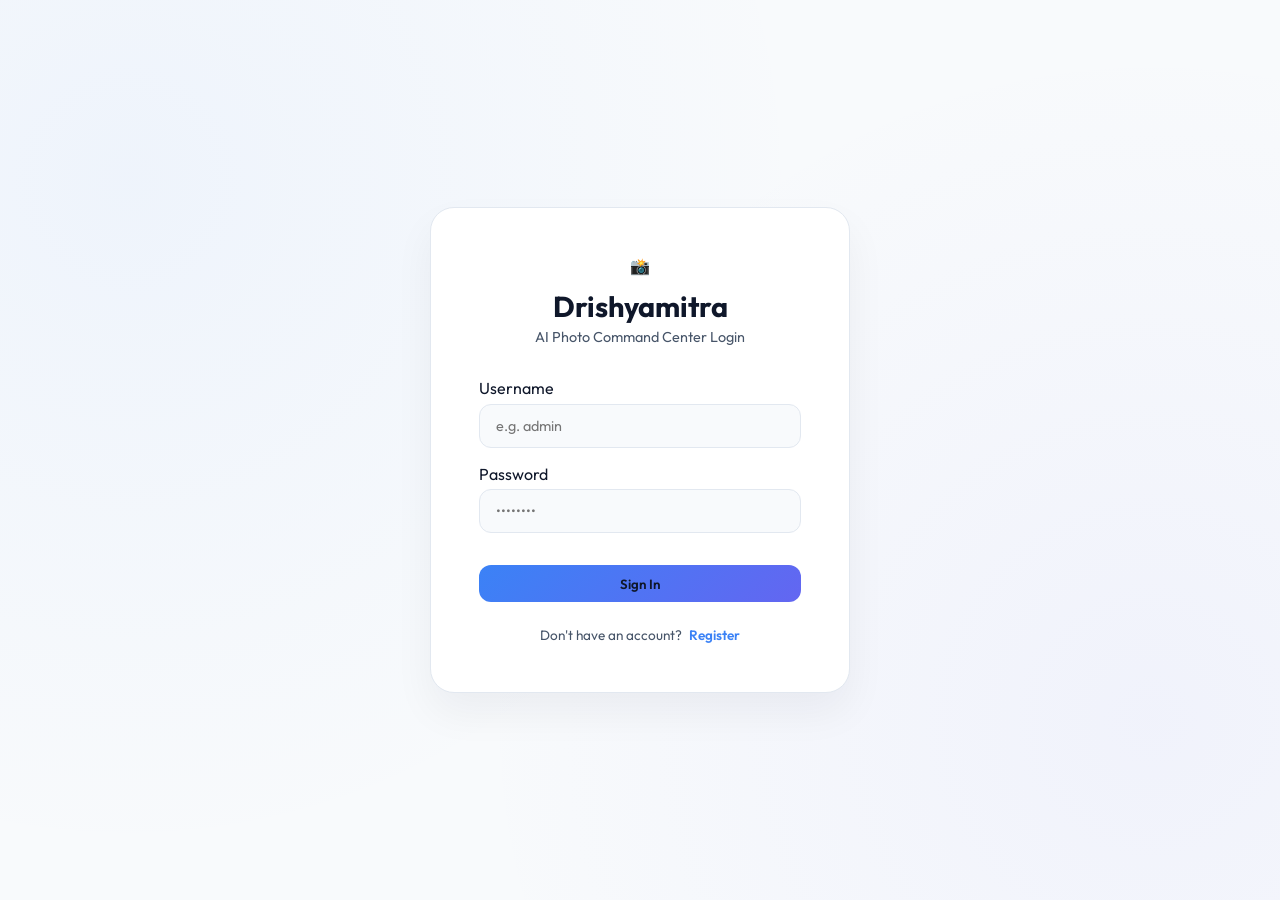
==== commit d736eaf3: "updated readme file" ====
--- a/static/index.html
+++ b/static/index.html
@@ -1,5 +1,5 @@
 <!doctype html>
-<html lang="en" class="dark">
+<html lang="en">
   <head>
     <meta charset="UTF-8" />
     <meta name="viewport" content="width=device-width, initial-scale=1.0" />
--- a/static/styles.css
+++ b/static/styles.css
@@ -221,7 +221,7 @@
 }
 
 .nav-item:hover {
-  background: #f1f5f9;
+  background: var(--bg-card);
   color: var(--text-primary);
 }
 
@@ -298,7 +298,7 @@
 
 #top-search {
   width: 100%;
-  background: #f1f5f9;
+  background: var(--bg-primary);
   border: 1px solid transparent;
   border-radius: 20px;
   padding: 0.55rem 2.5rem;
@@ -324,7 +324,7 @@
   height: 2rem;
   border-radius: 50%;
   background: var(--accent-purple);
-  color: white;
+  color: var(--accent-text);
   display: flex;
   align-items: center;
   justify-content: center;
@@ -529,12 +529,12 @@
 }
 
 .album-tag:hover {
-  background: #f1f5f9;
-  border-color: #cbd5e1;
+  background: var(--bg-primary);
+  border-color: var(--border-color);
 }
 
 .tag-count {
-  background: #e2e8f0;
+  background: var(--bg-primary);
   color: var(--text-primary);
   font-size: 0.75rem;
   font-weight: 600;
@@ -638,7 +638,7 @@
   border-radius: 50%;
   flex-shrink: 0;
   background: linear-gradient(135deg, var(--accent-blue), var(--accent-purple));
-  color: #fff;
+  color: var(--text-primary);
   display: flex;
   align-items: center;
   justify-content: center;
@@ -657,7 +657,6 @@
   color: var(--text-primary);
   overflow: hidden;
   text-overflow: ellipsis;
-  white-space: nowrap;
 }
 
 .contact-details {
@@ -666,7 +665,6 @@
   font-size: 0.82rem;
   overflow: hidden;
   text-overflow: ellipsis;
-  white-space: nowrap;
 }
 
 .contact-action {
@@ -674,7 +672,7 @@
   height: 40px;
   border-radius: 12px;
   border: none;
-  background: #eef2ff;
+  background: var(--bg-card);
   color: var(--accent-purple);
   cursor: pointer;
   transition: all var(--transition-fast);
@@ -682,7 +680,7 @@
 
 .contact-action:hover {
   background: var(--accent-purple);
-  color: white;
+  color: var(--text-primary);
 }
 
 /* ==========================================
@@ -729,7 +727,7 @@
 
   border-radius: 20px;
 
-  background: #eef2ff;
+  background: var(--bg-card);
   color: var(--accent-purple);
 
   font-size: 2rem;
@@ -1027,12 +1025,11 @@
   left: 8px;
   background: rgba(15, 23, 42, 0.9);
   backdrop-filter: blur(10px);
-  color: #ffffff;
+  color: var(--text-primary);
   font-size: 0.65rem;
   font-weight: 600;
   padding: 4px 8px;
   border-radius: 999px;
-  white-space: nowrap;
   pointer-events: none;
 }
 
@@ -1068,7 +1065,7 @@
 
 .delete-photo-btn:hover {
   background: #ef4444;
-  color: #ffffff;
+  color: var(--text-secondary);
   transform: scale(1.08);
 }
 
@@ -1090,7 +1087,7 @@
   color: var(--text-primary);
   overflow: hidden;
   text-overflow: ellipsis;
-  white-space: nowrap;
+  var(--text-primary)-space: nowrap;
 }
 
 /* ==========================================
@@ -1107,7 +1104,7 @@
 .face-tag {
   padding: 4px 10px;
   border-radius: 999px;
-  background: #eef2ff;
+  background: var(--bg-card);
   color: #4f46e5;
   font-size: 0.72rem;
   font-weight: 600;
@@ -1117,7 +1114,7 @@
 
 .face-tag:hover {
   background: #4f46e5;
-  color: #ffffff;
+  color: var(--text-secondary);
 }
 
 /* ==========================================
@@ -1138,7 +1135,7 @@
   height: 32px;
   border-radius: 50%;
   background: var(--accent-purple);
-  color: #ffffff;
+  color: var(--text-secondary);
   display: flex;
   align-items: center;
   justify-content: center;
@@ -1262,7 +1259,7 @@
 
 .clear-chat-btn:hover {
   background: #dc2626;
-  color: white;
+  color: var(--text-primary);
 }
 
 /* Thread */
@@ -1553,7 +1550,7 @@
 
 .btn-primary {
   background: linear-gradient(135deg, var(--accent-blue), var(--accent-purple));
-  color: white;
+  color: var(--text-primary);
 }
 
 .btn-secondary {
@@ -1658,12 +1655,11 @@
   bottom: 18px;
   right: 16px;
   z-index: 2;
-  color: #fff;
+  color: var(--text-primary);
   font-size: 1rem;
   font-weight: 700;
   overflow: hidden;
   text-overflow: ellipsis;
-  white-space: nowrap;
 }
 
 /* Photo Count */
@@ -1672,7 +1668,7 @@
   left: 16px;
   bottom: 46px;
   z-index: 2;
-  color: #fff;
+  color: var(--text-primary);
   background: rgba(255, 255, 255, 0.18);
   backdrop-filter: blur(10px);
   border: 1px solid rgba(255, 255, 255, 0.25);
@@ -2330,7 +2326,7 @@
   color: var(--text-primary);
   overflow: hidden;
   text-overflow: ellipsis;
-  white-space: nowrap;
+  var(--text-primary)-space: nowrap;
 }
 
 .photo-path {
@@ -2339,5 +2335,5 @@
   color: var(--text-muted);
   overflow: hidden;
   text-overflow: ellipsis;
-  white-space: nowrap;
-}
+  var(--text-primary)-space: nowrap;
+}
